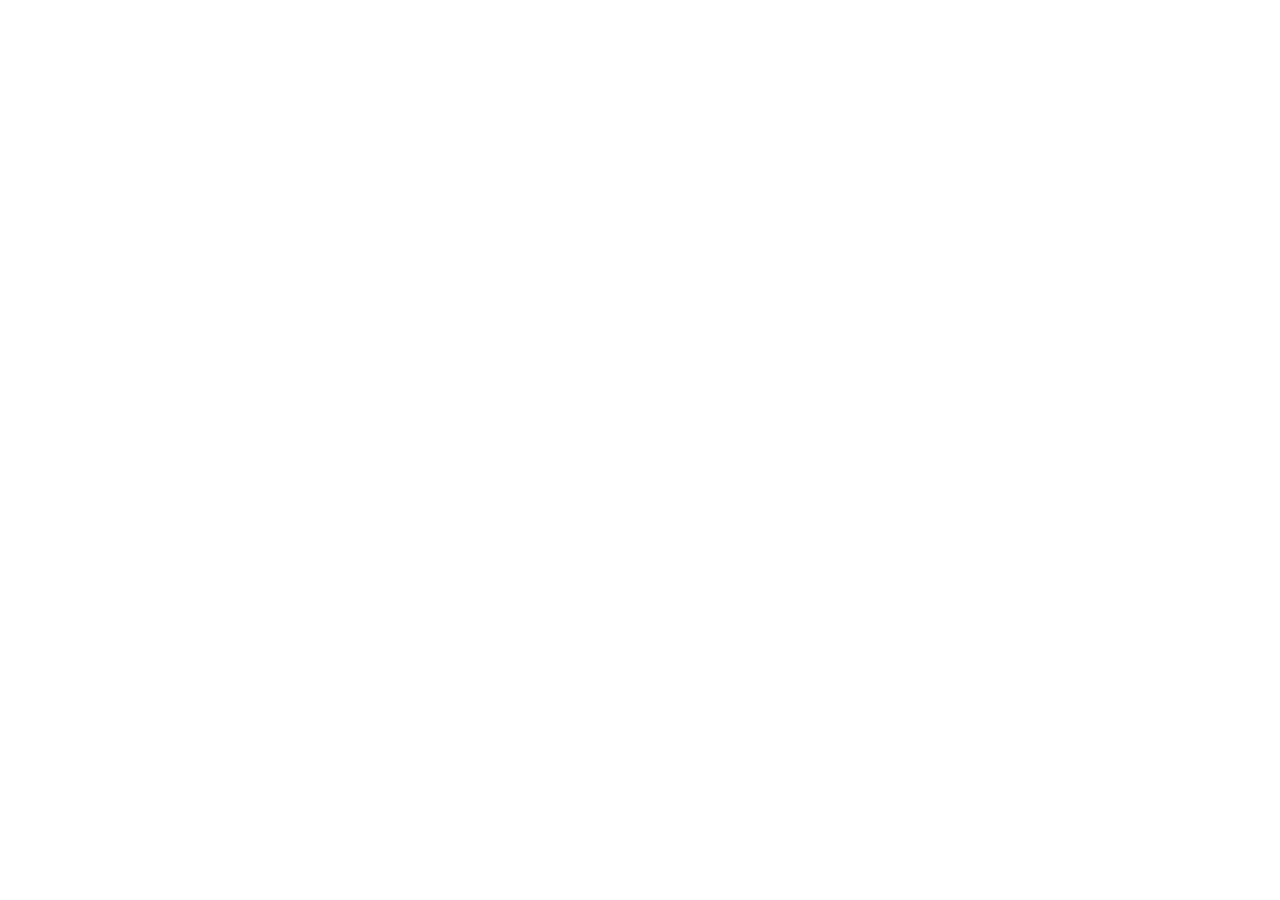
==== front-end/index.html @ 17a0d37c "blank files set up" ====
<!DOCTYPE html>
<html lang="en">
<head>
  <meta charset="UTF-8">
  <meta name="viewport" content="width=device-width, initial-scale=1.0">
  <title>NCEA Review Navigator</title>
  <link rel="stylesheet" href="style.css">
</head>
<body>
  <div id="web"></div>
  <div id="modal-overlay" class="modal-overlay"></div>
  <script src="script.js"></script>
</body>
</html>
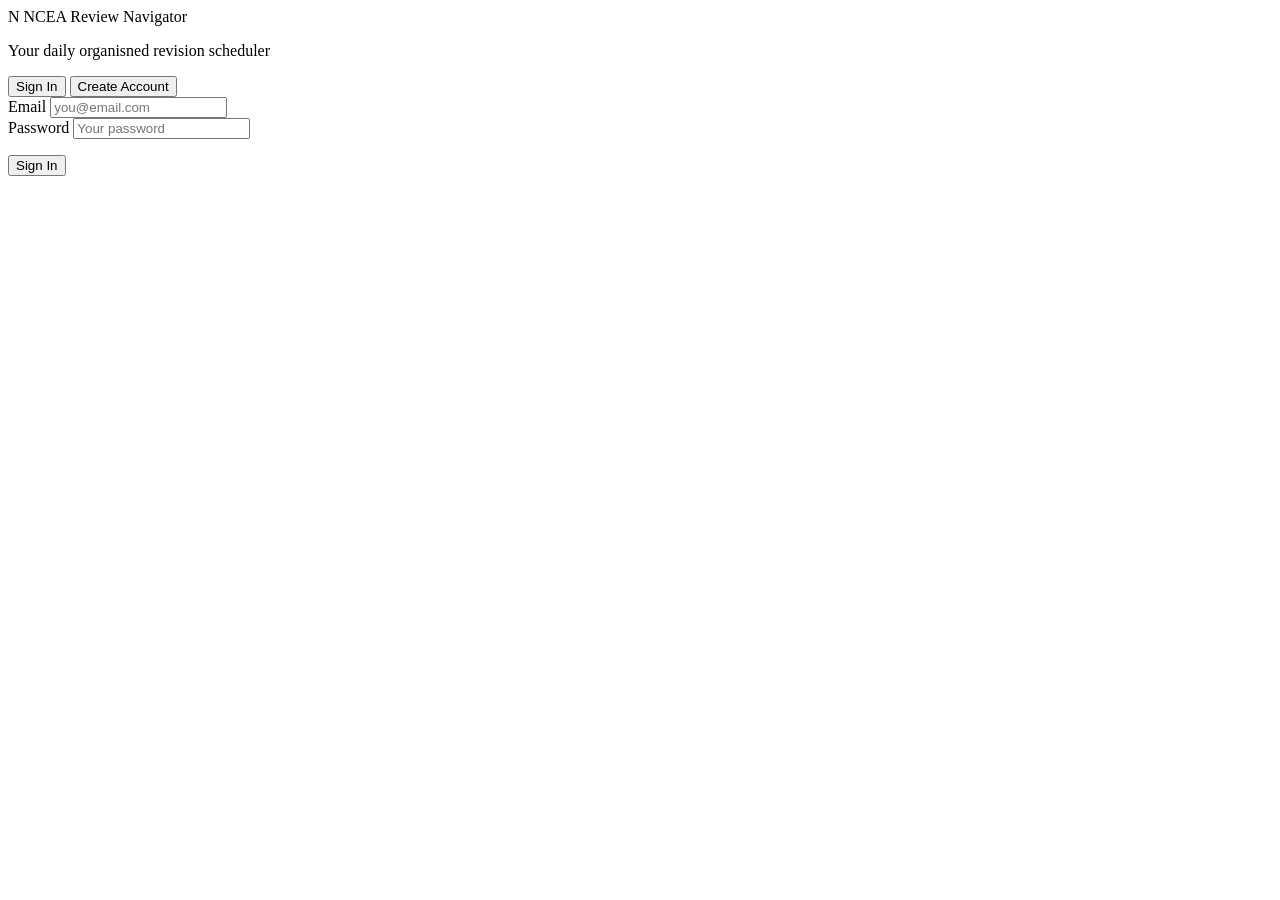
==== commit 94c34e62: "sign-in forms (html)" ====
--- a/front-end/index.html
+++ b/front-end/index.html
@@ -7,6 +7,28 @@
   <link rel="stylesheet" href="style.css">
 </head>
 <body>
+   <!-- ============ Screen: Sign in/sign up ============ -->
+    <section id="screen-auth" class="screen">
+    <div class="auth-bg">
+      <div class="auth-card">
+        <div class="brand"><span class="brand-mark">N</span> NCEA Review Navigator</div>
+        <p class="subtitle">Your daily organisned revision scheduler</p>
+
+        <!-- These two buttons just swap which form is showing -->
+        <div class="auth-tabs">
+          <button class="active" data-action="auth-tab" data-mode="login">Sign In</button>
+          <button data-action="auth-tab" data-mode="signup">Create Account</button>
+        </div>
+
+        <!-- Login form -->
+        <div id="auth-login" class="auth-form">
+          <div class="field"><label>Email</label>
+            <input class="input" id="login-email" type="email" placeholder="you@email.com" autocomplete="email"></div>
+          <div class="field"><label>Password</label>
+            <input class="input" id="login-pw" type="password" placeholder="Your password" autocomplete="current-password"></div>
+          <p class="error-msg hidden" id="login-err"></p>
+          <button class="btn btn-primary btn-block btn-lg" data-action="do-login">Sign In</button>
+        </div>
   <div id="web"></div>
   <div id="modal-overlay" class="modal-overlay"></div>
   <script src="script.js"></script>
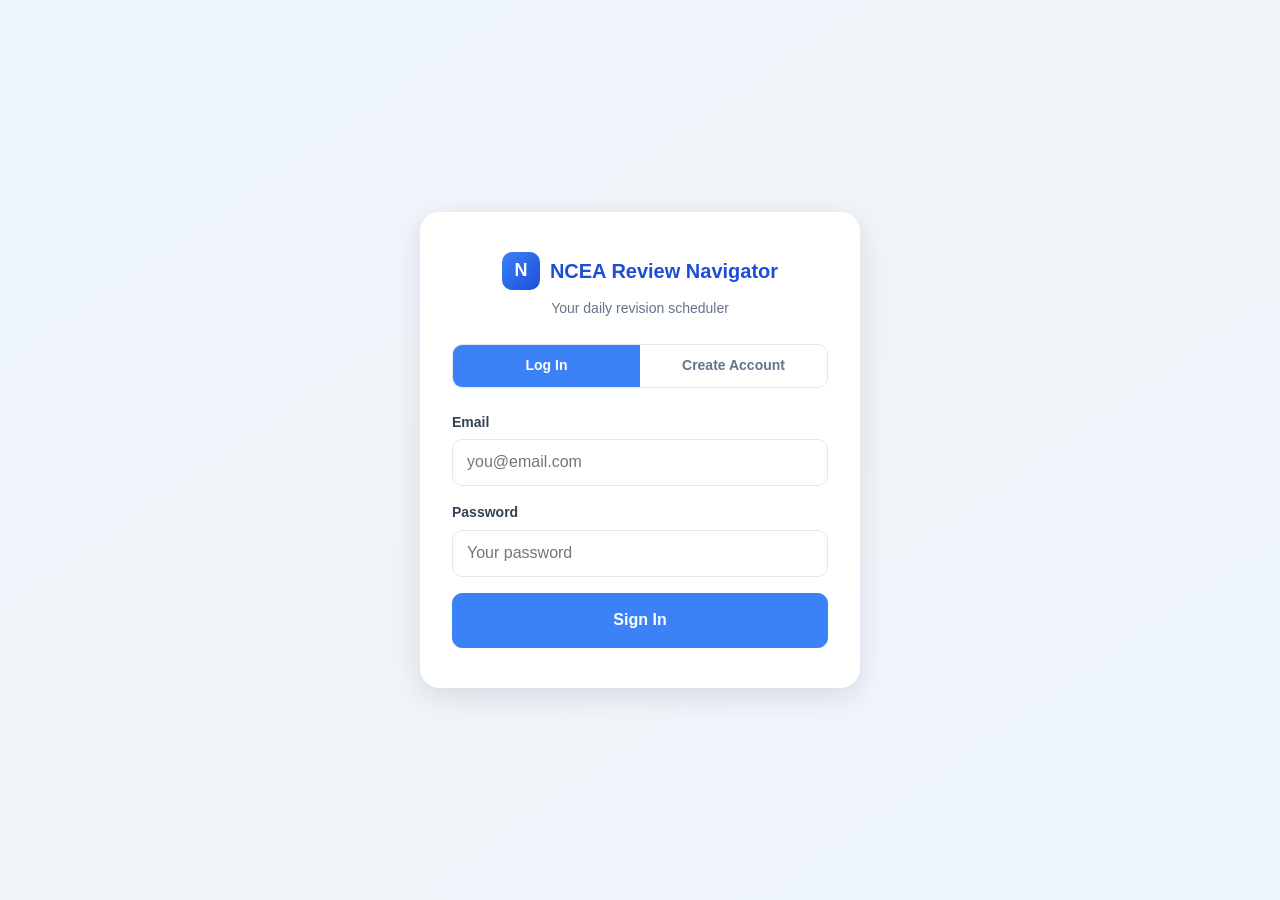
==== commit 7c8a4378: "LEAN" ====
--- a/front-end/index.html
+++ b/front-end/index.html
@@ -4,33 +4,162 @@
   <meta charset="UTF-8">
   <meta name="viewport" content="width=device-width, initial-scale=1.0">
   <title>NCEA Review Navigator</title>
-  <link rel="stylesheet" href="style.css">
+  <link rel="stylesheet" href="styles.css">
 </head>
 <body>
-   <!-- ============ Screen: Sign in/sign up ============ -->
-    <section id="screen-auth" class="screen">
+
+  <!-- Topbar: hidden until logged in — route() calls show/hide on this -->
+  <div id="topbar" class="hidden">
+    <button data-action="nav-dashboard" id="nav-dashboard">Dashboard</button>
+    <button data-action="nav-settings" id="nav-settings">Settings</button>
+    <button data-action="do-logout">Log out</button>
+  </div>
+
+  <!-- ============ Screen: Auth (login / signup) ============ -->
+  <section id="screen-auth" class="screen hidden">
     <div class="auth-bg">
       <div class="auth-card">
-        <div class="brand"><span class="brand-mark">N</span> NCEA Review Navigator</div>
-        <p class="subtitle">Your daily organisned revision scheduler</p>
 
-        <!-- These two buttons just swap which form is showing -->
+        <div class="brand">
+          <span class="brand-mark">N</span>
+          NCEA Review Navigator
+        </div>
+        <p class="subtitle">Your daily revision scheduler</p>
+
+        <!-- Tab switcher -->
         <div class="auth-tabs">
-          <button class="active" data-action="auth-tab" data-mode="login">Sign In</button>
+          <button data-action="auth-tab" data-mode="login">Log In</button>
           <button data-action="auth-tab" data-mode="signup">Create Account</button>
         </div>
 
         <!-- Login form -->
         <div id="auth-login" class="auth-form">
-          <div class="field"><label>Email</label>
-            <input class="input" id="login-email" type="email" placeholder="you@email.com" autocomplete="email"></div>
-          <div class="field"><label>Password</label>
-            <input class="input" id="login-pw" type="password" placeholder="Your password" autocomplete="current-password"></div>
+          <div class="field">
+            <label>Email</label>
+            <input class="input" id="login-email" type="email" placeholder="you@email.com" autocomplete="email">
+          </div>
+          <div class="field">
+            <label>Password</label>
+            <input class="input" id="login-pw" type="password" placeholder="Your password" autocomplete="current-password">
+          </div>
           <p class="error-msg hidden" id="login-err"></p>
           <button class="btn btn-primary btn-block btn-lg" data-action="do-login">Sign In</button>
         </div>
-  <div id="web"></div>
+
+        <!-- Signup form — hidden until tab switches -->
+        <div id="auth-signup" class="auth-form hidden">
+          <div class="field">
+            <label>Full name</label>
+            <input class="input" id="signup-name" placeholder="e.g. Aroha Smith" autocomplete="name">
+          </div>
+          <div class="field">
+            <label>Email</label>
+            <input class="input" id="signup-email" type="email" placeholder="you@email.com" autocomplete="email">
+          </div>
+          <div class="field">
+            <label>Year level</label>
+            <select class="input select-input" id="signup-year">
+              <option value="12" selected>Year 12 (NCEA Level 2)</option>
+              <option value="13">Year 13 (NCEA Level 3)</option>
+            </select>
+          </div>
+          <div class="field">
+            <label>Password</label>
+            <input class="input" id="signup-pw" type="password" placeholder="At least 4 characters" autocomplete="new-password">
+          </div>
+          <div class="field">
+            <label>Confirm password</label>
+            <input class="input" id="signup-pw2" type="password" placeholder="Re-enter password" autocomplete="new-password">
+          </div>
+          <p class="error-msg hidden" id="signup-err"></p>
+          <button class="btn btn-primary btn-block btn-lg" data-action="do-signup">Create Account</button>
+        </div>
+
+      </div>
+    </div>
+  </section>
+
+  <!-- ============ Screen: Onboarding ============ -->
+  <section id="screen-onboarding" class="screen hidden">
+    <div class="ob-bg">
+      <div class="ob-card">
+
+        <!-- Progress dots -->
+        <div id="ob-dots" class="ob-dots">
+          <span class="dot active"></span>
+          <span class="dot"></span>
+          <span class="dot"></span>
+        </div>
+
+        <!-- Step 1: Welcome -->
+        <div id="ob-step-1" class="ob-step">
+          <div class="ob-icon">👋</div>
+          <h2>Welcome to NCEA Review Navigator</h2>
+          <p class="ob-desc">This app uses spaced repetition to help you revise smarter — it schedules each topic at exactly the right time so it sticks in long-term memory.</p>
+          <p class="ob-desc">Let's set up your first subject to get started.</p>
+          <div class="ob-actions">
+            <button class="btn btn-primary btn-lg" data-action="ob-next">Get started →</button>
+            <button class="btn btn-ghost" data-action="ob-skip">Skip setup</button>
+          </div>
+        </div>
+
+        <!-- Step 2: Pick a subject -->
+        <div id="ob-step-2" class="ob-step hidden">
+          <div class="ob-icon">📚</div>
+          <h2>Add your first subject</h2>
+          <p class="ob-desc">Pick one of the common NCEA subjects below, or type your own.</p>
+          <div class="field">
+            <label>Subject</label>
+            <select class="input select-input" id="ob-subj-select">
+              <option value="">— Choose a subject —</option>
+              <option value="English" data-emoji="✏️" data-colour="#3B82F6">English</option>
+              <option value="Mathematics" data-emoji="📐" data-colour="#8B5CF6">Mathematics</option>
+              <option value="Biology" data-emoji="🧬" data-colour="#10B981">Biology</option>
+              <option value="Chemistry" data-emoji="⚗️" data-colour="#F59E0B">Chemistry</option>
+              <option value="Physics" data-emoji="⚡" data-colour="#EF4444">Physics</option>
+              <option value="History" data-emoji="🏛️" data-colour="#6B7280">History</option>
+              <option value="Geography" data-emoji="🌍" data-colour="#059669">Geography</option>
+              <option value="Economics" data-emoji="📊" data-colour="#2563EB">Economics</option>
+              <option value="__custom__" data-emoji="📘">Other (type your own)</option>
+            </select>
+          </div>
+          <div id="ob-custom-field" class="field hidden">
+            <label>Subject name</label>
+            <input class="input" id="ob-custom" placeholder="e.g. Digital Technology">
+          </div>
+          <div class="ob-actions">
+            <button class="btn btn-primary btn-lg" data-action="ob-add-subject">Add subject →</button>
+          </div>
+        </div>
+
+        <!-- Step 3: Add topics -->
+        <div id="ob-step-3" class="ob-step hidden">
+          <div class="ob-icon">🌱</div>
+          <h2>Add topics for <span id="ob-subject-name">your subject</span></h2>
+          <p class="ob-desc">Topics are the specific things you revise — standards, chapters, concepts. Add as many as you like now, or skip and add them later.</p>
+          <div class="field ob-topic-row">
+            <input class="input" id="ob-topic-input" placeholder="e.g. Photosynthesis, Organic compounds…">
+            <button class="btn btn-primary" data-action="ob-add-topic">Add</button>
+          </div>
+          <div id="ob-topic-chips" class="topic-chips"></div>
+          <div class="ob-actions">
+            <button class="btn btn-primary btn-lg" data-action="ob-finish">Finish setup →</button>
+            <button class="btn btn-ghost" data-action="ob-skip">Skip for now</button>
+          </div>
+        </div>
+
+      </div>
+    </div>
+  </section>
+
+  <!-- Placeholder screens — router needs them to exist, filled in later -->
+  <section id="screen-dashboard" class="screen hidden"></section>
+  <section id="screen-subject"   class="screen hidden"></section>
+  <section id="screen-settings"  class="screen hidden"></section>
+
   <div id="modal-overlay" class="modal-overlay"></div>
+  <div id="toast" class="toast"></div>
+
   <script src="script.js"></script>
 </body>
-</html>
+</html>
--- a/front-end/styles.css
+++ b/front-end/styles.css
@@ -0,0 +1,404 @@
+/* ───── Design tokens ───── */
+:root {
+  --blue-50:  #EFF6FF;
+  --blue-100: #DBEAFE;
+  --blue-200: #BFDBFE;
+  --blue-400: #60A5FA;
+  --blue-500: #3B82F6;
+  --blue-600: #2563EB;
+  --blue-700: #1D4ED8;
+  --green-50:  #ECFDF5;
+  --green-500: #10B981;
+  --green-600: #059669;
+  --amber-50:  #FFFBEB;
+  --amber-500: #F59E0B;
+  --amber-600: #D97706;
+  --red-50:  #FEF2F2;
+  --red-500: #EF4444;
+  --red-600: #DC2626;
+  --slate-50:  #F8FAFC;
+  --slate-100: #F1F5F9;
+  --slate-200: #E2E8F0;
+  --slate-300: #CBD5E1;
+  --slate-400: #94A3B8;
+  --slate-500: #64748B;
+  --slate-600: #475569;
+  --slate-700: #334155;
+  --slate-800: #1E293B;
+  --slate-900: #0F172A;
+  --white: #FFFFFF;
+  --radius-sm:   6px;
+  --radius-md:   10px;
+  --radius-lg:   16px;
+  --radius-xl:   20px;
+  --radius-full: 9999px;
+  --shadow-sm: 0 1px 2px rgba(15,23,42,.05);
+  --shadow-md: 0 4px 12px rgba(15,23,42,.08);
+  --shadow-lg: 0 8px 30px rgba(15,23,42,.12);
+  --font: Arial, sans-serif;
+  --focus: 0 0 0 3px rgba(59,130,246,.35);
+}
+
+/* ───── Box-sizing fix (THIS was causing inputs to overflow) ───── */
+*, *::before, *::after {
+  box-sizing: border-box;
+}
+
+/* ───── Reset ───── */
+html, body {
+  margin: 0;
+  padding: 0;
+}
+body {
+  font-family: var(--font);
+  font-size: 16px;
+  line-height: 1.55;
+  color: var(--slate-800);
+  background: var(--slate-50);
+  min-height: 100vh;
+}
+button {
+  font: inherit;
+  cursor: pointer;
+  border: none;
+  background: none;
+}
+a {
+  color: var(--blue-600);
+  text-decoration: none;
+}
+a:hover {
+  text-decoration: underline;
+}
+input, select, textarea {
+  font: inherit;
+}
+h1, h2, h3, h4 {
+  margin: 0 0 8px;
+  color: var(--slate-900);
+  font-weight: 700;
+  line-height: 1.25;
+}
+h1 { font-size: 28px; }
+h2 { font-size: 22px; }
+h3 { font-size: 18px; }
+h4 { font-size: 15px; }
+p  { margin: 0 0 12px; }
+
+/* ───── Utilities ───── */
+.hidden { display: none !important; }
+
+/* ───── Topbar ───── */
+#topbar {
+  display: flex;
+  align-items: center;
+  gap: 8px;
+  padding: 12px 24px;
+  background: var(--white);
+  border-bottom: 1.5px solid var(--slate-200);
+  box-shadow: var(--shadow-sm);
+}
+#topbar button {
+  padding: 8px 16px;
+  border-radius: var(--radius-md);
+  font-size: 14px;
+  font-weight: 600;
+  color: var(--slate-600);
+  transition: background .15s, color .15s;
+}
+#topbar button:hover,
+#topbar button.active {
+  background: var(--blue-50);
+  color: var(--blue-700);
+}
+
+/* ───── Auth screen ───── */
+.auth-bg {
+  min-height: 100vh;
+  display: flex;
+  align-items: center;
+  justify-content: center;
+  padding: 20px;
+  background: linear-gradient(145deg, var(--blue-50) 0%, var(--slate-100) 50%, var(--blue-50) 100%);
+}
+.auth-card {
+  background: var(--white);
+  border-radius: var(--radius-xl);
+  box-shadow: var(--shadow-lg);
+  padding: 40px 32px;
+  max-width: 440px;
+  width: 100%;
+}
+.auth-card .brand {
+  display: flex;
+  align-items: center;
+  gap: 10px;
+  font-weight: 800;
+  color: var(--blue-700);
+  margin-bottom: 8px;
+  font-size: 20px;
+  justify-content: center;
+}
+.auth-card .brand-mark {
+  width: 38px;
+  height: 38px;
+  border-radius: 10px;
+  background: linear-gradient(135deg, var(--blue-500), var(--blue-700));
+  color: #fff;
+  display: grid;
+  place-items: center;
+  font-size: 18px;
+  font-weight: 800;
+  flex-shrink: 0;
+}
+.auth-card .subtitle {
+  text-align: center;
+  color: var(--slate-500);
+  font-size: 14px;
+  margin-bottom: 24px;
+}
+.auth-tabs {
+  display: flex;
+  margin-bottom: 24px;
+  border-radius: var(--radius-md);
+  overflow: hidden;
+  border: 1.5px solid var(--slate-200);
+}
+.auth-tabs button {
+  flex: 1;
+  padding: 10px 0;
+  font-size: 14px;
+  font-weight: 600;
+  background: var(--white);
+  color: var(--slate-500);
+  transition: all .2s;
+}
+.auth-tabs button.active {
+  background: var(--blue-500);
+  color: #fff;
+}
+
+/* ───── Forms ───── */
+.field {
+  margin-bottom: 16px;
+}
+.field label {
+  display: block;
+  font-size: 14px;
+  font-weight: 600;
+  color: var(--slate-700);
+  margin-bottom: 6px;
+}
+.input, .select-input {
+  width: 100%;
+  padding: 10px 14px;
+  border: 1.5px solid var(--slate-200);
+  border-radius: var(--radius-md);
+  background: var(--white);
+  font-size: 16px;
+  color: var(--slate-800);
+  transition: border-color .15s, box-shadow .15s;
+}
+.input:focus, .select-input:focus {
+  outline: none;
+  border-color: var(--blue-400);
+  box-shadow: var(--focus);
+}
+.error-msg {
+  font-size: 13px;
+  color: var(--red-600);
+  margin-bottom: 12px;
+  padding: 8px 12px;
+  background: var(--red-50);
+  border-radius: var(--radius-sm);
+  border-left: 3px solid var(--red-500);
+}
+
+/* ───── Buttons ───── */
+.btn {
+  display: inline-flex;
+  align-items: center;
+  justify-content: center;
+  gap: 6px;
+  padding: 10px 20px;
+  border-radius: var(--radius-md);
+  font-weight: 600;
+  font-size: 14px;
+  transition: all .15s;
+  border: 1.5px solid transparent;
+  white-space: nowrap;
+  cursor: pointer;
+}
+.btn-primary {
+  background: var(--blue-500);
+  color: #fff;
+  border-color: var(--blue-500);
+}
+.btn-primary:hover {
+  background: var(--blue-600);
+  border-color: var(--blue-600);
+}
+.btn-primary:disabled {
+  background: var(--slate-300);
+  border-color: var(--slate-300);
+  cursor: not-allowed;
+}
+.btn-ghost {
+  background: transparent;
+  color: var(--slate-500);
+  border-color: transparent;
+}
+.btn-ghost:hover {
+  background: var(--slate-100);
+  color: var(--slate-700);
+}
+.btn-lg {
+  padding: 14px 28px;
+  font-size: 16px;
+}
+.btn-block {
+  width: 100%;
+}
+
+/* ───── Onboarding screen ───── */
+.ob-bg {
+  min-height: 100vh;
+  display: flex;
+  align-items: center;
+  justify-content: center;
+  padding: 20px;
+  background: linear-gradient(145deg, var(--blue-50) 0%, var(--slate-100) 50%, var(--blue-50) 100%);
+}
+.ob-card {
+  background: var(--white);
+  border-radius: var(--radius-xl);
+  box-shadow: var(--shadow-lg);
+  padding: 40px 32px;
+  max-width: 500px;
+  width: 100%;
+}
+.ob-dots {
+  display: flex;
+  justify-content: center;
+  gap: 8px;
+  margin-bottom: 28px;
+}
+.dot {
+  width: 10px;
+  height: 10px;
+  border-radius: var(--radius-full);
+  background: var(--slate-200);
+  transition: background .25s, width .25s;
+}
+.dot.active {
+  background: var(--blue-500);
+  width: 28px;
+}
+.dot.done {
+  background: var(--green-500);
+}
+.ob-icon {
+  font-size: 40px;
+  text-align: center;
+  margin-bottom: 16px;
+}
+.ob-step h2 {
+  text-align: center;
+  margin-bottom: 12px;
+}
+.ob-desc {
+  text-align: center;
+  color: var(--slate-500);
+  font-size: 15px;
+  margin-bottom: 12px;
+}
+.ob-actions {
+  display: flex;
+  flex-direction: column;
+  gap: 10px;
+  margin-top: 24px;
+  align-items: center;
+}
+.ob-topic-row {
+  display: flex;
+  gap: 8px;
+  align-items: stretch;
+  margin-bottom: 12px;
+}
+.ob-topic-row .input {
+  flex: 1;
+  margin: 0;
+}
+.topic-chips {
+  display: flex;
+  flex-wrap: wrap;
+  gap: 8px;
+  min-height: 32px;
+  margin-bottom: 8px;
+}
+.topic-chip {
+  display: inline-flex;
+  align-items: center;
+  gap: 6px;
+  background: var(--blue-50);
+  color: var(--blue-700);
+  border: 1.5px solid var(--blue-200);
+  border-radius: var(--radius-full);
+  padding: 4px 12px;
+  font-size: 13px;
+  font-weight: 600;
+}
+.chip-remove {
+  cursor: pointer;
+  color: var(--blue-400);
+  font-size: 12px;
+  line-height: 1;
+  transition: color .15s;
+}
+.chip-remove:hover {
+  color: var(--red-500);
+}
+.muted {
+  color: var(--slate-400);
+}
+.small {
+  font-size: 13px;
+}
+
+/* ───── Toast notification ───── */
+.toast {
+  position: fixed;
+  bottom: 24px;
+  left: 50%;
+  transform: translateX(-50%) translateY(20px);
+  background: var(--slate-900);
+  color: #fff;
+  padding: 10px 20px;
+  border-radius: var(--radius-full);
+  font-size: 14px;
+  font-weight: 500;
+  opacity: 0;
+  pointer-events: none;
+  transition: opacity .25s, transform .25s;
+  z-index: 9999;
+  white-space: nowrap;
+}
+.toast.show {
+  opacity: 1;
+  transform: translateX(-50%) translateY(0);
+}
+
+/* ───── Modal overlay ───── */
+.modal-overlay {
+  display: none;
+  position: fixed;
+  inset: 0;
+  background: rgba(15,23,42,.45);
+  z-index: 1000;
+  align-items: center;
+  justify-content: center;
+  padding: 20px;
+}
+.modal-overlay.show {
+  display: flex;
+}
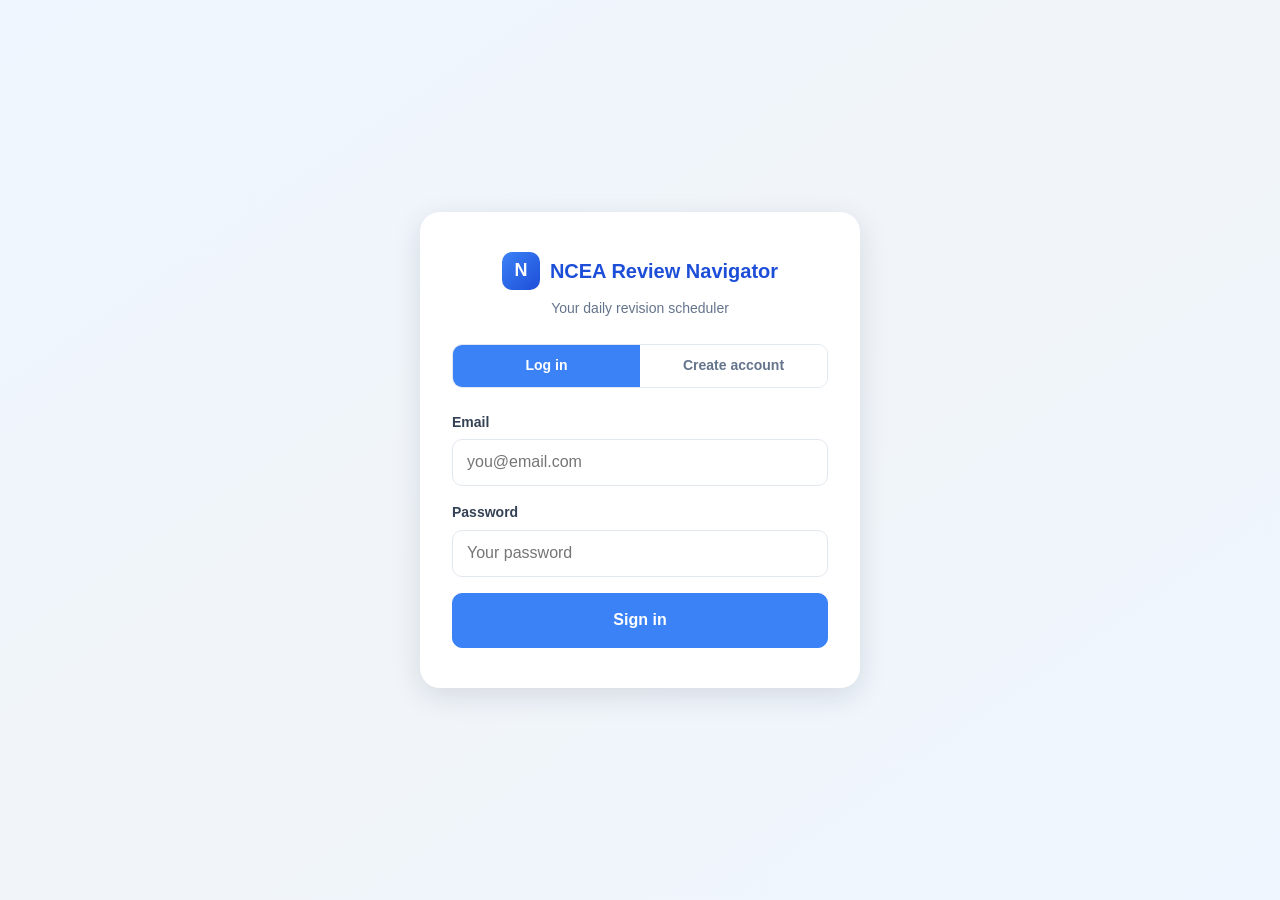
==== commit 85d180c5: "commit all files" ====
--- a/front-end/index.html
+++ b/front-end/index.html
@@ -4,14 +4,17 @@
   <meta charset="UTF-8">
   <meta name="viewport" content="width=device-width, initial-scale=1.0">
   <title>NCEA Review Navigator</title>
-  <link rel="stylesheet" href="styles.css">
+  <link rel="stylesheet" href="css/tokens.css">
+  <link rel="stylesheet" href="css/base.css">
+  <link rel="stylesheet" href="css/components.css">
+  <link rel="stylesheet" href="css/screens.css">
 </head>
 <body>
 
-  <!-- Topbar: hidden until logged in — route() calls show/hide on this -->
+  <!-- Topbar: hidden until logged in — route() shows/hides it. -->
   <div id="topbar" class="hidden">
-    <button data-action="nav-dashboard" id="nav-dashboard">Dashboard</button>
-    <button data-action="nav-settings" id="nav-settings">Settings</button>
+    <span class="brand">NCEA Review Navigator</span>
+    <button data-action="nav-dashboard">Dashboard</button>
     <button data-action="do-logout">Log out</button>
   </div>
 
@@ -28,51 +31,51 @@
 
         <!-- Tab switcher -->
         <div class="auth-tabs">
-          <button data-action="auth-tab" data-mode="login">Log In</button>
-          <button data-action="auth-tab" data-mode="signup">Create Account</button>
+          <button data-action="auth-tab" data-mode="login">Log in</button>
+          <button data-action="auth-tab" data-mode="signup">Create account</button>
         </div>
 
         <!-- Login form -->
         <div id="auth-login" class="auth-form">
           <div class="field">
-            <label>Email</label>
+            <label for="login-email">Email</label>
             <input class="input" id="login-email" type="email" placeholder="you@email.com" autocomplete="email">
           </div>
           <div class="field">
-            <label>Password</label>
+            <label for="login-pw">Password</label>
             <input class="input" id="login-pw" type="password" placeholder="Your password" autocomplete="current-password">
           </div>
           <p class="error-msg hidden" id="login-err"></p>
-          <button class="btn btn-primary btn-block btn-lg" data-action="do-login">Sign In</button>
+          <button class="btn btn-primary btn-block btn-lg" data-action="do-login">Sign in</button>
         </div>
 
-        <!-- Signup form — hidden until tab switches -->
+        <!-- Signup form — hidden until the tab switches -->
         <div id="auth-signup" class="auth-form hidden">
           <div class="field">
-            <label>Full name</label>
+            <label for="signup-name">Full name</label>
             <input class="input" id="signup-name" placeholder="e.g. Aroha Smith" autocomplete="name">
           </div>
           <div class="field">
-            <label>Email</label>
+            <label for="signup-email">Email</label>
             <input class="input" id="signup-email" type="email" placeholder="you@email.com" autocomplete="email">
           </div>
           <div class="field">
-            <label>Year level</label>
+            <label for="signup-year">Year level</label>
             <select class="input select-input" id="signup-year">
               <option value="12" selected>Year 12 (NCEA Level 2)</option>
               <option value="13">Year 13 (NCEA Level 3)</option>
             </select>
           </div>
           <div class="field">
-            <label>Password</label>
+            <label for="signup-pw">Password</label>
             <input class="input" id="signup-pw" type="password" placeholder="At least 4 characters" autocomplete="new-password">
           </div>
           <div class="field">
-            <label>Confirm password</label>
+            <label for="signup-pw2">Confirm password</label>
             <input class="input" id="signup-pw2" type="password" placeholder="Re-enter password" autocomplete="new-password">
           </div>
           <p class="error-msg hidden" id="signup-err"></p>
-          <button class="btn btn-primary btn-block btn-lg" data-action="do-signup">Create Account</button>
+          <button class="btn btn-primary btn-block btn-lg" data-action="do-signup">Create account</button>
         </div>
 
       </div>
@@ -109,7 +112,7 @@
           <h2>Add your first subject</h2>
           <p class="ob-desc">Pick one of the common NCEA subjects below, or type your own.</p>
           <div class="field">
-            <label>Subject</label>
+            <label for="ob-subj-select">Subject</label>
             <select class="input select-input" id="ob-subj-select">
               <option value="">— Choose a subject —</option>
               <option value="English" data-emoji="✏️" data-colour="#3B82F6">English</option>
@@ -124,7 +127,7 @@
             </select>
           </div>
           <div id="ob-custom-field" class="field hidden">
-            <label>Subject name</label>
+            <label for="ob-custom">Subject name</label>
             <input class="input" id="ob-custom" placeholder="e.g. Digital Technology">
           </div>
           <div class="ob-actions">
@@ -152,7 +155,7 @@
     </div>
   </section>
 
-  <!-- Placeholder screens — router needs them to exist, filled in later -->
+  <!-- Screens filled in by JS. Dashboard is the F1 placeholder; the others are slice-2 stubs. -->
   <section id="screen-dashboard" class="screen hidden"></section>
   <section id="screen-subject"   class="screen hidden"></section>
   <section id="screen-settings"  class="screen hidden"></section>
@@ -160,6 +163,6 @@
   <div id="modal-overlay" class="modal-overlay"></div>
   <div id="toast" class="toast"></div>
 
-  <script src="script.js"></script>
+  <script type="module" src="js/main.js"></script>
 </body>
-</html>+</html>
--- a/front-end/css/tokens.css
+++ b/front-end/css/tokens.css
@@ -0,0 +1,55 @@
+/* Design tokens — the single source of colour, spacing, radius, shadow, type.
+   Everything else references these custom properties; change a value here once. */
+:root {
+  /* Blues */
+  --blue-50:  #EFF6FF;
+  --blue-100: #DBEAFE;
+  --blue-200: #BFDBFE;
+  --blue-400: #60A5FA;
+  --blue-500: #3B82F6;
+  --blue-600: #2563EB;
+  --blue-700: #1D4ED8;
+  /* Greens */
+  --green-50:  #ECFDF5;
+  --green-500: #10B981;
+  --green-600: #059669;
+  /* Ambers */
+  --amber-50:  #FFFBEB;
+  --amber-500: #F59E0B;
+  --amber-600: #D97706;
+  /* Reds */
+  --red-50:  #FEF2F2;
+  --red-500: #EF4444;
+  --red-600: #DC2626;
+  /* Slates (neutral ramp) */
+  --slate-50:  #F8FAFC;
+  --slate-100: #F1F5F9;
+  --slate-200: #E2E8F0;
+  --slate-300: #CBD5E1;
+  --slate-400: #94A3B8;
+  --slate-500: #64748B;
+  --slate-600: #475569;
+  --slate-700: #334155;
+  --slate-800: #1E293B;
+  --slate-900: #0F172A;
+  --white: #FFFFFF;
+
+  /* Radius */
+  --radius-sm:   6px;
+  --radius-md:   10px;
+  --radius-lg:   16px;
+  --radius-xl:   20px;
+  --radius-full: 9999px;
+
+  /* Shadows */
+  --shadow-sm: 0 1px 2px rgba(15, 23, 42, .05);
+  --shadow-md: 0 4px 12px rgba(15, 23, 42, .08);
+  --shadow-lg: 0 8px 30px rgba(15, 23, 42, .12);
+
+  /* Typography — modern system font stack (no web fonts to download) */
+  --font: -apple-system, BlinkMacSystemFont, "Segoe UI", Roboto, Helvetica, Arial,
+          sans-serif, "Apple Color Emoji", "Segoe UI Emoji";
+
+  /* Focus ring */
+  --focus: 0 0 0 3px rgba(59, 130, 246, .35);
+}
--- a/front-end/css/base.css
+++ b/front-end/css/base.css
@@ -0,0 +1,59 @@
+/* Base — reset, document defaults, typography, shared utilities. */
+
+*, *::before, *::after {
+  box-sizing: border-box;
+}
+
+html, body {
+  margin: 0;
+  padding: 0;
+}
+
+body {
+  font-family: var(--font);
+  font-size: 16px;
+  line-height: 1.55;
+  color: var(--slate-800);
+  background: var(--slate-50);
+  min-height: 100vh;
+}
+
+button {
+  font: inherit;
+  cursor: pointer;
+  border: none;
+  background: none;
+}
+
+a {
+  color: var(--blue-600);
+  text-decoration: none;
+}
+a:hover { text-decoration: underline; }
+
+input, select, textarea { font: inherit; }
+
+h1, h2, h3, h4 {
+  margin: 0 0 8px;
+  color: var(--slate-900);
+  font-weight: 700;
+  line-height: 1.25;
+}
+h1 { font-size: 28px; }
+h2 { font-size: 22px; }
+h3 { font-size: 18px; }
+h4 { font-size: 15px; }
+p  { margin: 0 0 12px; }
+
+/* Utilities */
+.hidden { display: none !important; }
+.muted  { color: var(--slate-400); }
+.small  { font-size: 13px; }
+
+/* Responsive — tighten card padding and buttons on small screens. */
+@media (max-width: 540px) {
+  body { font-size: 15px; }
+  .auth-card, .ob-card { padding: 28px 20px; }
+  .btn-lg { padding: 12px 22px; font-size: 15px; }
+  .dashboard { padding: 20px 16px; }
+}
--- a/front-end/css/components.css
+++ b/front-end/css/components.css
@@ -0,0 +1,143 @@
+/* Reusable components — buttons, form fields, chips, toast, modal. */
+
+/* ── Buttons ── */
+.btn {
+  display: inline-flex;
+  align-items: center;
+  justify-content: center;
+  gap: 6px;
+  padding: 10px 20px;
+  border-radius: var(--radius-md);
+  font-weight: 600;
+  font-size: 14px;
+  transition: all .15s;
+  border: 1.5px solid transparent;
+  white-space: nowrap;
+  cursor: pointer;
+}
+.btn-primary {
+  background: var(--blue-500);
+  color: #fff;
+  border-color: var(--blue-500);
+}
+.btn-primary:hover:not(:disabled) {
+  background: var(--blue-600);
+  border-color: var(--blue-600);
+}
+.btn:disabled {
+  background: var(--slate-300);
+  border-color: var(--slate-300);
+  color: var(--white);
+  cursor: not-allowed;
+  opacity: .9;
+}
+.btn-ghost {
+  background: transparent;
+  color: var(--slate-500);
+  border-color: transparent;
+}
+.btn-ghost:hover:not(:disabled) {
+  background: var(--slate-100);
+  color: var(--slate-700);
+}
+.btn-lg    { padding: 14px 28px; font-size: 16px; }
+.btn-block { width: 100%; }
+
+/* ── Form fields ── */
+.field { margin-bottom: 16px; }
+.field label {
+  display: block;
+  font-size: 14px;
+  font-weight: 600;
+  color: var(--slate-700);
+  margin-bottom: 6px;
+}
+.input, .select-input {
+  width: 100%;
+  padding: 10px 14px;
+  border: 1.5px solid var(--slate-200);
+  border-radius: var(--radius-md);
+  background: var(--white);
+  font-size: 16px;
+  color: var(--slate-800);
+  transition: border-color .15s, box-shadow .15s;
+}
+.input:focus, .select-input:focus {
+  outline: none;
+  border-color: var(--blue-400);
+  box-shadow: var(--focus);
+}
+.error-msg {
+  font-size: 13px;
+  color: var(--red-600);
+  margin-bottom: 12px;
+  padding: 8px 12px;
+  background: var(--red-50);
+  border-radius: var(--radius-sm);
+  border-left: 3px solid var(--red-500);
+}
+
+/* ── Topic chips (onboarding) ── */
+.topic-chips {
+  display: flex;
+  flex-wrap: wrap;
+  gap: 8px;
+  min-height: 32px;
+  margin-bottom: 8px;
+}
+.topic-chip {
+  display: inline-flex;
+  align-items: center;
+  gap: 6px;
+  background: var(--blue-50);
+  color: var(--blue-700);
+  border: 1.5px solid var(--blue-200);
+  border-radius: var(--radius-full);
+  padding: 4px 12px;
+  font-size: 13px;
+  font-weight: 600;
+}
+.chip-remove {
+  cursor: pointer;
+  color: var(--blue-400);
+  font-size: 12px;
+  line-height: 1;
+  transition: color .15s;
+}
+.chip-remove:hover { color: var(--red-500); }
+
+/* ── Toast ── */
+.toast {
+  position: fixed;
+  bottom: 24px;
+  left: 50%;
+  transform: translateX(-50%) translateY(20px);
+  background: var(--slate-900);
+  color: #fff;
+  padding: 10px 20px;
+  border-radius: var(--radius-full);
+  font-size: 14px;
+  font-weight: 500;
+  opacity: 0;
+  pointer-events: none;
+  transition: opacity .25s, transform .25s;
+  z-index: 9999;
+  white-space: nowrap;
+}
+.toast.show {
+  opacity: 1;
+  transform: translateX(-50%) translateY(0);
+}
+
+/* ── Modal ── */
+.modal-overlay {
+  display: none;
+  position: fixed;
+  inset: 0;
+  background: rgba(15, 23, 42, .45);
+  z-index: 1000;
+  align-items: center;
+  justify-content: center;
+  padding: 20px;
+}
+.modal-overlay.show { display: flex; }
--- a/front-end/css/screens.css
+++ b/front-end/css/screens.css
@@ -0,0 +1,206 @@
+/* Screen layouts — topbar, auth, onboarding, dashboard. */
+
+/* ── Topbar ── */
+#topbar {
+  display: flex;
+  align-items: center;
+  gap: 8px;
+  padding: 12px 24px;
+  background: var(--white);
+  border-bottom: 1.5px solid var(--slate-200);
+  box-shadow: var(--shadow-sm);
+}
+#topbar .brand {
+  font-weight: 800;
+  color: var(--blue-700);
+  margin-right: auto;
+}
+#topbar button {
+  padding: 8px 16px;
+  border-radius: var(--radius-md);
+  font-size: 14px;
+  font-weight: 600;
+  color: var(--slate-600);
+  transition: background .15s, color .15s;
+}
+#topbar button:hover,
+#topbar button.active {
+  background: var(--blue-50);
+  color: var(--blue-700);
+}
+
+/* ── Centered card screens (auth + onboarding share a backdrop) ── */
+.auth-bg, .ob-bg {
+  min-height: 100vh;
+  display: flex;
+  align-items: center;
+  justify-content: center;
+  padding: 20px;
+  background: linear-gradient(145deg, var(--blue-50) 0%, var(--slate-100) 50%, var(--blue-50) 100%);
+}
+.auth-card, .ob-card {
+  background: var(--white);
+  border-radius: var(--radius-xl);
+  box-shadow: var(--shadow-lg);
+  padding: 40px 32px;
+  width: 100%;
+}
+.auth-card { max-width: 440px; }
+.ob-card   { max-width: 500px; }
+
+/* ── Auth ── */
+.auth-card .brand {
+  display: flex;
+  align-items: center;
+  gap: 10px;
+  font-weight: 800;
+  color: var(--blue-700);
+  margin-bottom: 8px;
+  font-size: 20px;
+  justify-content: center;
+}
+.auth-card .brand-mark {
+  width: 38px;
+  height: 38px;
+  border-radius: 10px;
+  background: linear-gradient(135deg, var(--blue-500), var(--blue-700));
+  color: #fff;
+  display: grid;
+  place-items: center;
+  font-size: 18px;
+  font-weight: 800;
+  flex-shrink: 0;
+}
+.auth-card .subtitle {
+  text-align: center;
+  color: var(--slate-500);
+  font-size: 14px;
+  margin-bottom: 24px;
+}
+.auth-tabs {
+  display: flex;
+  margin-bottom: 24px;
+  border-radius: var(--radius-md);
+  overflow: hidden;
+  border: 1.5px solid var(--slate-200);
+}
+.auth-tabs button {
+  flex: 1;
+  padding: 10px 0;
+  font-size: 14px;
+  font-weight: 600;
+  background: var(--white);
+  color: var(--slate-500);
+  transition: all .2s;
+}
+.auth-tabs button.active {
+  background: var(--blue-500);
+  color: #fff;
+}
+
+/* ── Onboarding ── */
+.ob-dots {
+  display: flex;
+  justify-content: center;
+  gap: 8px;
+  margin-bottom: 28px;
+}
+.dot {
+  width: 10px;
+  height: 10px;
+  border-radius: var(--radius-full);
+  background: var(--slate-200);
+  transition: background .25s, width .25s;
+}
+.dot.active { background: var(--blue-500); width: 28px; }
+.dot.done   { background: var(--green-500); }
+.ob-icon {
+  font-size: 40px;
+  text-align: center;
+  margin-bottom: 16px;
+}
+.ob-step h2 { text-align: center; margin-bottom: 12px; }
+.ob-desc {
+  text-align: center;
+  color: var(--slate-500);
+  font-size: 15px;
+  margin-bottom: 12px;
+}
+.ob-actions {
+  display: flex;
+  flex-direction: column;
+  gap: 10px;
+  margin-top: 24px;
+  align-items: center;
+}
+.ob-topic-row {
+  display: flex;
+  gap: 8px;
+  align-items: stretch;
+  margin-bottom: 12px;
+}
+.ob-topic-row .input { flex: 1; margin: 0; }
+
+/* ── Dashboard (F1 placeholder) ── */
+.dashboard {
+  max-width: 760px;
+  margin: 0 auto;
+  padding: 32px 24px;
+}
+.dashboard-greeting { margin-bottom: 4px; }
+.dashboard-sub {
+  color: var(--slate-500);
+  margin-bottom: 24px;
+}
+.subject-card {
+  background: var(--white);
+  border: 1.5px solid var(--slate-200);
+  border-radius: var(--radius-lg);
+  box-shadow: var(--shadow-sm);
+  padding: 18px 20px;
+  margin-bottom: 14px;
+}
+.subject-card h3 {
+  display: flex;
+  align-items: center;
+  gap: 8px;
+  margin-bottom: 4px;
+}
+.subject-card .subject-meta {
+  color: var(--slate-500);
+  font-size: 13px;
+  margin-bottom: 10px;
+}
+.subject-topics {
+  list-style: none;
+  margin: 0;
+  padding: 0;
+  display: flex;
+  flex-wrap: wrap;
+  gap: 8px;
+}
+.subject-topics li {
+  background: var(--slate-100);
+  border-radius: var(--radius-full);
+  padding: 4px 12px;
+  font-size: 13px;
+  color: var(--slate-700);
+}
+.subject-topics li .std {
+  color: var(--slate-400);
+  font-size: 12px;
+  margin-left: 4px;
+}
+.empty-state {
+  text-align: center;
+  color: var(--slate-500);
+  padding: 40px 20px;
+}
+.wellbeing-footer {
+  margin-top: 32px;
+  padding-top: 16px;
+  border-top: 1px solid var(--slate-200);
+  text-align: center;
+  font-size: 13px;
+  color: var(--slate-500);
+}
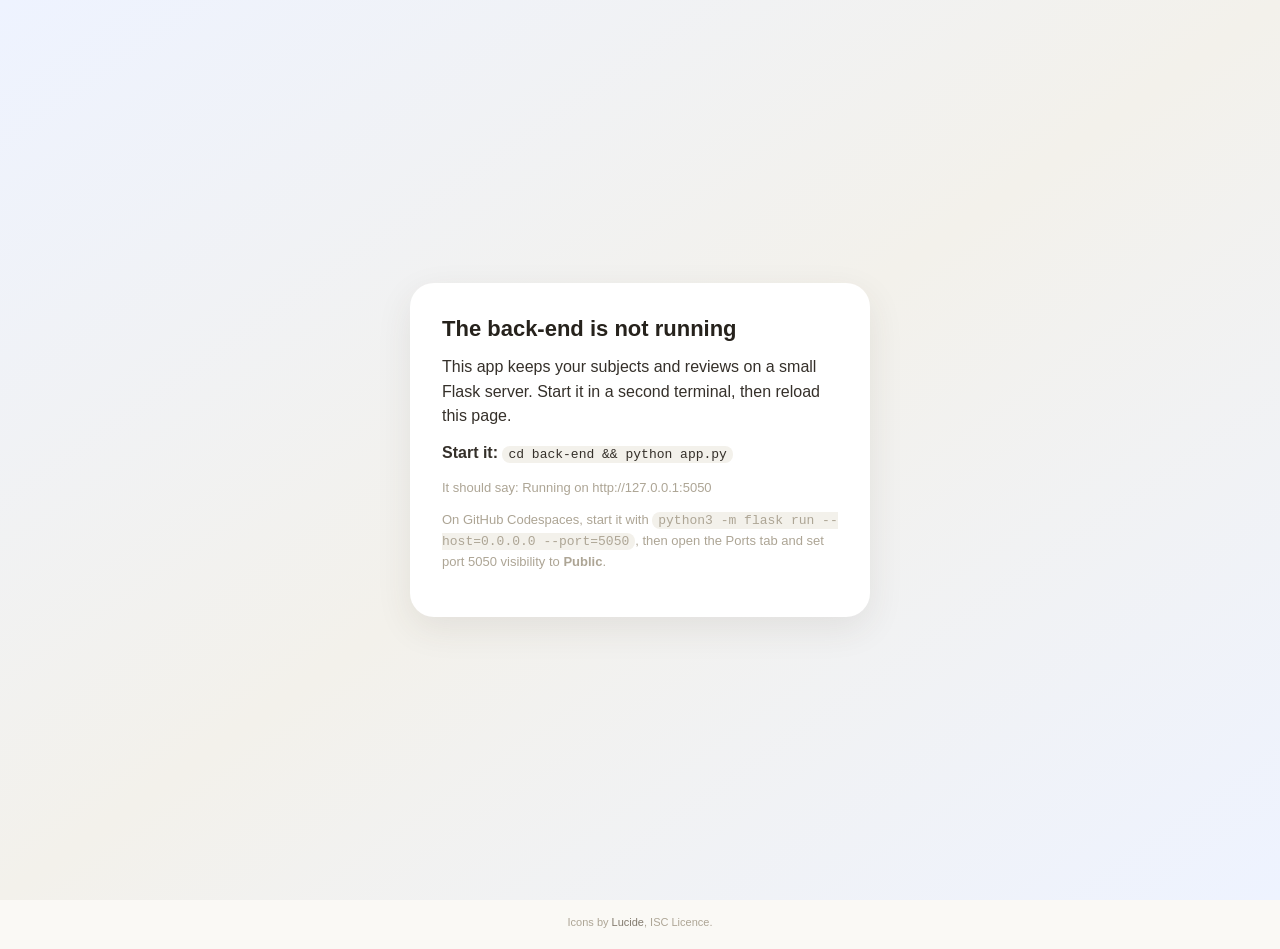
==== commit 0286f214: "adjusted code" ====
--- a/front-end/index.html
+++ b/front-end/index.html
@@ -4,23 +4,58 @@
   <meta charset="UTF-8">
   <meta name="viewport" content="width=device-width, initial-scale=1.0">
   <title>NCEA Review Navigator</title>
-  <link rel="stylesheet" href="css/tokens.css">
-  <link rel="stylesheet" href="css/base.css">
-  <link rel="stylesheet" href="css/components.css">
-  <link rel="stylesheet" href="css/screens.css">
+  <link rel="stylesheet" href="style.css">
+
+  <!-- Shows a help message if the page is opened as a file instead of a server. -->
+  <script>
+    window.addEventListener('DOMContentLoaded', function () {
+      setTimeout(function () {
+        if (!window.__NRN_BOOTED) {
+          var hint = document.getElementById('serve-hint');
+          if (hint) hint.classList.remove('hidden');
+        }
+      }, 600);
+    });
+  </script>
 </head>
 <body>
 
-  <!-- Topbar: hidden until logged in — route() shows/hides it. -->
+  <!-- Shown only if the module app never booted ( serve-guard above). -->
+  <div id="serve-hint" class="serve-hint hidden">
+    <div class="serve-hint-card">
+      <h2>This page needs to be served</h2>
+      <p>The app uses ES modules, which browsers only load over <code>http(s)</code> — not from a
+        double-clicked file.</p>
+      <p><strong>Run it:</strong> <code>python3 -m http.server 5500 --directory front-end</code>,
+        then open <a href="http://127.0.0.1:5500/">http://127.0.0.1:5500/</a></p>
+    </div>
+  </div>
+
+  <!-- Shown when the Flask server is not answering (see main.js checkServer). -->
+  <div id="server-hint" class="serve-hint hidden">
+    <div class="serve-hint-card">
+      <h2>The back-end is not running</h2>
+      <p>This app keeps your subjects and reviews on a small Flask server. Start it in a second
+        terminal, then reload this page.</p>
+      <p><strong>Start it:</strong> <code>cd back-end &amp;&amp; python app.py</code></p>
+      <p class="muted small">It should say: Running on http://127.0.0.1:5050</p>
+      <p class="muted small">On GitHub Codespaces, start it with
+        <code>python3 -m flask run --host=0.0.0.0 --port=5050</code>, then open the Ports tab
+        and set port 5050 visibility to <strong>Public</strong>.</p>
+    </div>
+  </div>
+
+  <!-- Topbar, only shown after login. -->
   <div id="topbar" class="hidden">
-    <span class="brand">NCEA Review Navigator</span>
-    <button data-action="nav-dashboard">Dashboard</button>
-    <button data-action="do-logout">Log out</button>
+    <span class="brand" data-action="nav-dashboard" role="button" tabindex="0">NCEA Review Navigator</span>
+    <button data-action="nav-dashboard"><span data-icon="layout-dashboard" data-icon-size="16"></span> Dashboard</button>
+    <button data-action="nav-settings"><span data-icon="settings" data-icon-size="16"></span> Settings</button>
+    <button data-action="do-logout"><span data-icon="log-out" data-icon-size="16"></span> Log out</button>
   </div>
 
-  <!-- ============ Screen: Auth (login / signup) ============ -->
+  <!-- Screen: Auth, login and sign up. -->
   <section id="screen-auth" class="screen hidden">
-    <div class="auth-bg">
+    <div class="auth-bg">             <!-- full-height gradient backdrop, centers the card -->
       <div class="auth-card">
 
         <div class="brand">
@@ -49,7 +84,7 @@
           <button class="btn btn-primary btn-block btn-lg" data-action="do-login">Sign in</button>
         </div>
 
-        <!-- Signup form — hidden until the tab switches -->
+        <!-- Signup form, hidden until the tab changes -->
         <div id="auth-signup" class="auth-form hidden">
           <div class="field">
             <label for="signup-name">Full name</label>
@@ -96,9 +131,9 @@
 
         <!-- Step 1: Welcome -->
         <div id="ob-step-1" class="ob-step">
-          <div class="ob-icon">👋</div>
+          <div class="ob-icon" data-icon="hand" data-icon-size="40"></div>
           <h2>Welcome to NCEA Review Navigator</h2>
-          <p class="ob-desc">This app uses spaced repetition to help you revise smarter — it schedules each topic at exactly the right time so it sticks in long-term memory.</p>
+          <p class="ob-desc">This dashboard uses spaced repetition to help you revise smarter (to prevent cramming)! It schedules each topic repeatedly at an amount of time so it sticks in your long-term memory until the EOY external.</p>
           <p class="ob-desc">Let's set up your first subject to get started.</p>
           <div class="ob-actions">
             <button class="btn btn-primary btn-lg" data-action="ob-next">Get started →</button>
@@ -108,22 +143,22 @@
 
         <!-- Step 2: Pick a subject -->
         <div id="ob-step-2" class="ob-step hidden">
-          <div class="ob-icon">📚</div>
+          <div class="ob-icon" data-icon="book-open" data-icon-size="40"></div>
           <h2>Add your first subject</h2>
           <p class="ob-desc">Pick one of the common NCEA subjects below, or type your own.</p>
           <div class="field">
             <label for="ob-subj-select">Subject</label>
             <select class="input select-input" id="ob-subj-select">
               <option value="">— Choose a subject —</option>
-              <option value="English" data-emoji="✏️" data-colour="#3B82F6">English</option>
-              <option value="Mathematics" data-emoji="📐" data-colour="#8B5CF6">Mathematics</option>
-              <option value="Biology" data-emoji="🧬" data-colour="#10B981">Biology</option>
-              <option value="Chemistry" data-emoji="⚗️" data-colour="#F59E0B">Chemistry</option>
-              <option value="Physics" data-emoji="⚡" data-colour="#EF4444">Physics</option>
-              <option value="History" data-emoji="🏛️" data-colour="#6B7280">History</option>
-              <option value="Geography" data-emoji="🌍" data-colour="#059669">Geography</option>
-              <option value="Economics" data-emoji="📊" data-colour="#2563EB">Economics</option>
-              <option value="__custom__" data-emoji="📘">Other (type your own)</option>
+              <option value="English" data-icon="notebook-pen">English</option>
+              <option value="Mathematics" data-icon="calculator">Mathematics</option>
+              <option value="Biology" data-icon="dna">Biology</option>
+              <option value="Chemistry" data-icon="flask-conical">Chemistry</option>
+              <option value="Physics" data-icon="atom">Physics</option>
+              <option value="History" data-icon="landmark">History</option>
+              <option value="Geography" data-icon="globe">Geography</option>
+              <option value="Economics" data-icon="trending-up">Economics</option>
+              <option value="__custom__" data-icon="book">Other (type your own)</option>
             </select>
           </div>
           <div id="ob-custom-field" class="field hidden">
@@ -137,16 +172,16 @@
 
         <!-- Step 3: Add topics -->
         <div id="ob-step-3" class="ob-step hidden">
-          <div class="ob-icon">🌱</div>
+          <div class="ob-icon" data-icon="sprout" data-icon-size="40"></div>
           <h2>Add topics for <span id="ob-subject-name">your subject</span></h2>
-          <p class="ob-desc">Topics are the specific things you revise — standards, chapters, concepts. Add as many as you like now, or skip and add them later.</p>
+          <p class="ob-desc">Topics are the specific things you revise like standards, chapters, concepts. Add as many as you like now, or you can skip and add them later.</p>
           <div class="field ob-topic-row">
             <input class="input" id="ob-topic-input" placeholder="e.g. Photosynthesis, Organic compounds…">
             <button class="btn btn-primary" data-action="ob-add-topic">Add</button>
           </div>
           <div id="ob-topic-chips" class="topic-chips"></div>
           <div class="ob-actions">
-            <button class="btn btn-primary btn-lg" data-action="ob-finish">Finish setup →</button>
+            <button class="btn btn-primary btn-lg" data-action="ob-finish">Finish setup -></button>
             <button class="btn btn-ghost" data-action="ob-skip">Skip for now</button>
           </div>
         </div>
@@ -155,7 +190,7 @@
     </div>
   </section>
 
-  <!-- Screens filled in by JS. Dashboard is the F1 placeholder; the others are slice-2 stubs. -->
+  <!-- Dashboard, subject detail, and settings screens are filled in by JS. -->
   <section id="screen-dashboard" class="screen hidden"></section>
   <section id="screen-subject"   class="screen hidden"></section>
   <section id="screen-settings"  class="screen hidden"></section>
@@ -163,6 +198,11 @@
   <div id="modal-overlay" class="modal-overlay"></div>
   <div id="toast" class="toast"></div>
 
+  <!-- Icon attribution, required by the Lucide licence -->
+  <footer class="app-footer">
+    Icons by <a href="https://lucide.dev" target="_blank" rel="noopener noreferrer">Lucide</a>, ISC Licence.
+  </footer>
+
   <script type="module" src="js/main.js"></script>
 </body>
 </html>
--- a/front-end/style.css
+++ b/front-end/style.css
@@ -0,0 +1,1225 @@
+/* NCEA Review Navigator- single stylesheet (development stage).
+   */
+
+/* 
+   TOKENS: the  source of colour, spacing, radius, shadow, type.
+    */
+:root {
+  /* Blues*/
+  --blue-50:  #EEF3FF;
+  --blue-100: #E3EAFF;
+  --blue-200: #CDD9FB;
+  --blue-400: #9DB0F0;
+  --blue-500: #7E93EA;
+  --blue-600: #6A80DC;
+  --blue-700: #4C5EA8;
+  /* Greens- sage */
+  --green-50:  #EEF7EF;
+  --green-500: #86BE90;
+  --green-600: #6FA97A;
+  /* Ambers— soft honey */
+  --amber-50:  #FCF4E6;
+  --amber-500: #E7B368;
+  --amber-600: #CE9A4C;
+  /* Reds */
+  --red-50:  #FCEEEC;
+  --red-500: #E58C7E;
+  --red-600: #D06E5E;
+  /* Lilac  */
+  --lilac-50:  #F3EFFB;
+  --lilac-500: #A78BD0;
+  /* Warm neutral */
+  --slate-50:  #FAF9F5;
+  --slate-100: #F3F1EB;
+  --slate-200: #E8E4DA;
+  --slate-300: #D6D0C4;
+  --slate-400: #ADA595;
+  --slate-500: #837B6E;
+  --slate-600: #635C50;
+  --slate-700: #48423A;
+  --slate-800: #35302A;
+  --slate-900: #26221C;
+  --white: #FFFFFF;
+  /* Warm cream */
+  --cream-50:  #FCF5EC;
+  --cream-100: #F7ECDD;
+
+  /* Radius*/
+  --radius-sm:   8px;
+  --radius-md:   12px;
+  --radius-lg:   18px;
+  --radius-xl:   24px;
+  --radius-full: 9999px;
+
+  /* Shadows */
+  --shadow-sm: 0 1px 2px rgba(70, 60, 45, .04);
+  --shadow-md: 0 4px 16px rgba(70, 60, 45, .06);
+  --shadow-lg: 0 12px 36px rgba(70, 60, 45, .09);
+
+  /* Typography*/
+  --font: -apple-system, BlinkMacSystemFont, "Segoe UI", Roboto, Helvetica, Arial,
+          sans-serif, "Apple Color Emoji", "Segoe UI Emoji";
+
+  /* Focus ring */
+  --focus: 0 0 0 3px rgba(126, 147, 234, .32);
+}
+
+/* 
+   BASE: reset, document defaults, typography, shared utilities.
+    */
+*, *::before, *::after {
+  box-sizing: border-box;
+}
+
+html, body {
+  margin: 0;
+  padding: 0;
+}
+
+body {
+  font-family: var(--font);
+  font-size: 16px;
+  line-height: 1.55;
+  color: var(--slate-800);
+  background: var(--slate-50);
+  min-height: 100vh;
+}
+
+button {
+  font: inherit;
+  cursor: pointer;
+  border: none;
+  background: none;
+}
+
+a {
+  color: var(--blue-600);
+  text-decoration: none;
+}
+a:hover { text-decoration: underline; }
+
+input, select, textarea { font: inherit; }
+
+h1, h2, h3, h4 {
+  margin: 0 0 8px;
+  color: var(--slate-900);
+  font-weight: 700;
+  line-height: 1.25;
+}
+h1 { 
+  font-size: 28px; }
+h2 { 
+  font-size: 22px; }
+h3 { 
+  font-size: 18px; }
+h4 { 
+  font-size: 15px; }
+p  {
+   margin: 0 0 12px; }
+
+/* Utilities */
+.hidden { display: none !important; }
+.muted  { color: var(--slate-400); }
+.small  { font-size: 13px; }
+
+/* Inline Lucide icons */
+.icon {
+   display: inline-block; 
+   vertical-align: -0.15em;
+    flex-shrink: 0; }
+
+/* Responsive   */
+@media (max-width: 540px) {
+  body {
+     font-size: 15px; 
+    }
+  .auth-card, .ob-card { 
+    padding: 28px 20px; }
+  .btn-lg {
+     padding: 12px 22px; font-size: 15px; }
+}
+
+/* 
+   COMPONENTS: buttons, form fields, chips, toast, modal.
+    */
+
+/* Buttons  */
+.btn {
+  display: inline-flex;
+  align-items: center;
+  justify-content: center;
+  gap: 6px;
+  padding: 10px 20px;
+  border-radius: var(--radius-md);
+  font-weight: 600;
+  font-size: 14px;
+  transition: all .15s;
+  border: 1.5px solid transparent;
+  white-space: nowrap;
+  cursor: pointer;
+}
+.btn-primary {
+  background: var(--blue-500);
+  color: #fff;
+  border-color: var(--blue-500);
+}
+.btn-primary:hover:not(:disabled) {
+  background: var(--blue-600);
+  border-color: var(--blue-600);
+}
+.btn:disabled {
+  background: var(--slate-300);
+  border-color: var(--slate-300);
+  color: var(--white);
+  cursor: not-allowed;
+  opacity: .9;
+}
+.btn-ghost {
+  background: transparent;
+  color: var(--slate-500);
+  border-color: transparent;
+}
+.btn-ghost:hover:not(:disabled) {
+  background: var(--slate-100);
+  color: var(--slate-700);
+}
+.btn-lg    { padding: 14px 28px; font-size: 16px; }
+.btn-block { width: 100%; }
+
+/*  Form fields */
+.field { margin-bottom: 16px; }
+.field label {
+  display: block;
+  font-size: 14px;
+  font-weight: 600;
+  color: var(--slate-700);
+  margin-bottom: 6px;
+}
+/* Text/select inputs.  */
+.input, .select-input {
+  width: 100%;
+  padding: 10px 14px;
+  border: 1.5px solid var(--slate-200);
+  border-radius: var(--radius-md);
+  background: var(--white);
+  font-size: 16px;
+  color: var(--slate-800);
+  transition: border-color .15s, box-shadow .15s;
+}
+.input:focus, .select-input:focus {
+  outline: none;
+  border-color: var(--blue-400);
+  box-shadow: var(--focus);
+}
+/* Field-level error highlight */
+.input-error, .input-error:focus {
+  border-color: var(--red-500);
+  box-shadow: 0 0 0 3px var(--red-50);
+}
+/* Inline error banner  */
+.error-msg {
+  font-size: 13px;
+  color: var(--red-600);
+  margin-bottom: 12px;
+  padding: 8px 12px;
+  background: var(--red-50);
+  border-radius: var(--radius-sm);
+  border-left: 3px solid var(--red-500);
+}
+
+/* Topic chips (onboarding)*/
+.topic-chips {
+  display: flex;
+  flex-wrap: wrap;
+  gap: 8px;
+  min-height: 32px;
+  margin-bottom: 8px;
+}
+.topic-chip {
+  display: inline-flex;
+  align-items: center;
+  gap: 6px;
+  background: var(--blue-50);
+  color: var(--blue-700);
+  border: 1.5px solid var(--blue-200);
+  border-radius: var(--radius-full);
+  padding: 4px 12px;
+  font-size: 13px;
+  font-weight: 600;
+}
+.chip-remove {
+  cursor: pointer;
+  color: var(--blue-400);
+  font-size: 12px;
+  line-height: 1;
+  transition: color .15s;
+  display: inline-flex;
+  align-items: center;
+}
+.chip-remove:hover { color: var(--red-500); }
+
+/* Toast */
+.toast {
+  position: fixed;
+  bottom: 24px;
+  left: 50%;
+  transform: translateX(-50%) translateY(20px);
+  background: var(--slate-900);
+  color: #fff;
+  padding: 10px 20px;
+  border-radius: var(--radius-full);
+  font-size: 14px;
+  font-weight: 500;
+  opacity: 0;
+  pointer-events: none;
+  transition: opacity .25s, transform .25s;
+  z-index: 9999;
+  white-space: nowrap;
+}
+.toast.show {
+  opacity: 1;
+  transform: translateX(-50%) translateY(0);
+}
+
+.toast {
+  display: inline-flex;
+  align-items: center;
+  gap: 8px;
+}
+/* Success confirmation */
+.toast.is-success {
+  background: var(--green-600);
+  font-weight: 600;
+}
+
+/* In-modal "Log saved!" confirmation  */
+.lr-success {
+  text-align: center;
+  padding: 20px 8px 10px;
+}
+.lr-success-tick {
+  display: block;
+  color: var(--green-600);
+  margin-bottom: 12px;
+}
+.lr-success h2 { margin-bottom: 6px; }
+
+.lr-success-sub {
+  color: var(--slate-500);
+  font-size: 14px;
+  margin: 0 auto;
+  max-width: 34ch;
+}
+@keyframes lr-tick-pop {
+  from { transform: scale(.5); opacity: 0; }
+  to   { transform: scale(1);  opacity: 1; }
+}
+.lr-success-tick svg {
+  animation: lr-tick-pop .34s cubic-bezier(.2, .9, .3, 1.5) both;
+}
+@media (prefers-reduced-motion: reduce) {
+  .lr-success-tick svg { animation: none; }
+}
+
+/*  Modal */
+.modal-overlay {
+  display: none;
+  position: fixed;
+  inset: 0;
+  background: rgba(15, 23, 42, .45);
+  z-index: 1000;
+  align-items: flex-start;
+  justify-content: center;
+  padding: 20px;
+  overflow-y: auto;
+}
+.modal-overlay.show { display: flex; }
+
+
+.btn-soft {
+  background: var(--blue-100);
+  color: var(--blue-700);
+  border-color: var(--blue-100);
+}
+.btn-soft:hover:not(:disabled) { 
+  background: var(--blue-200); 
+  border-color: var(--blue-200); 
+}
+.btn-sm {
+   padding: 7px 12px;
+    font-size: 13px; 
+  }
+.btn-danger {
+   background: var(--red-500); 
+   color: #fff;
+    border-color: var(--red-500); }
+.btn-danger:hover:not(:disabled) {
+   background: var(--red-600); 
+  border-color: var(--red-600); }
+
+.modal-card {
+  background: var(--white);
+  border-radius: var(--radius-xl);
+  box-shadow: var(--shadow-lg);
+  padding: 26px;
+  max-width: 460px;
+  width: 100%;
+  /* auto margin centres it, but lets it scroll when the modal is tall */
+  margin: auto;
+}
+.modal-card h2 { 
+  margin-bottom: 4px; 
+}
+.modal-sub {
+  color: var(--slate-500);
+  display: flex;
+  align-items: center;
+  gap: 6px;
+  margin-bottom: 18px;
+}
+.modal-note {
+  font-size: 12px;
+  color: var(--slate-600);
+  background: var(--cream-50);
+  border-radius: var(--radius-md);
+  padding: 9px 12px;
+  margin: 2px 0 16px;
+}
+.modal-actions { 
+  display: flex; 
+  justify-content: flex-end; 
+  gap: 10px; }
+textarea.input {
+   resize: vertical;
+    min-height: 64px;
+     line-height: 1.5; }
+.lr-attach { 
+  display: flex; 
+  align-items: center; 
+  gap: 10px;
+   margin-top: 8px;
+    flex-wrap: wrap; }
+
+.confidence-row { 
+  display: flex; 
+  gap: 8px;
+   flex-wrap: wrap; 
+  }
+.conf-pill {
+  padding: 7px 14px;
+  border-radius: var(--radius-full);
+  border: 1.5px solid var(--slate-200);
+  background: var(--white);
+  color: var(--slate-600);
+  font-size: 13px;
+  font-weight: 600;
+}
+.conf-pill.active {
+  background: var(--blue-500);
+  color: #fff;
+  border-color: var(--blue-500); }
+
+/* Log review modal: clear text sizes so the title reads as the biggest thing */
+.lr-card h2 {
+  font-size: 1.5rem;
+  font-weight: 700;
+  margin-bottom: 10px;
+}
+.lr-card .field label {
+  font-size: 1.1rem;
+  color: var(--slate-800);
+  margin-bottom: 8px;
+}
+.lr-card .conf-pill { font-size: 0.9rem; }
+.lr-card .modal-note { font-size: 0.9rem; }
+
+/* Topic name as a badge so it sits apart from the title */
+.lr-card .modal-sub {
+  display: inline-flex;
+  width: auto;
+  background: var(--lilac-50);
+  color: var(--lilac-500);
+  font-size: 0.9rem;
+  font-weight: 700;
+  padding: 5px 12px;
+  border-radius: var(--radius-full);
+  margin-bottom: 1.25rem;
+}
+
+/* Light card behind each step so the modal is not one block of text */
+.lr-card .field {
+  background: var(--slate-50);
+  border: 1px solid var(--slate-100);
+  border-radius: var(--radius-md);
+  padding: 14px 16px;
+  margin-bottom: 1.25rem;
+}
+
+.progress {
+  height: 8px;
+  background: var(--slate-200);
+  border-radius: var(--radius-full);
+  overflow: hidden;
+}
+.progress-fill {
+  display: block;
+  height: 100%;
+  background: var(--green-500);
+  border-radius: var(--radius-full);
+}
+
+.status-badge {
+  display: inline-block;
+  font-size: 12px;
+  font-weight: 700;
+  padding: 2px 10px;
+  border-radius: var(--radius-full);
+  white-space: nowrap;
+}
+.status-badge.is-overdue {
+   background: var(--red-50);
+    color: var(--red-600); }
+.status-badge.is-due { 
+  background: var(--amber-50); 
+  color: var(--amber-600); }
+.status-badge.is-new { 
+  background: var(--green-50); 
+  color: var(--green-600); }
+.status-badge.is-ok {
+   background: var(--slate-100); 
+   color: var(--slate-500); }
+
+/*
+   SCREENS — topbar, auth, onboarding, serve-guard card.
+    */
+
+/*  Topbar */
+#topbar {
+  display: flex;
+  align-items: center;
+  gap: 8px;
+  padding: 12px 24px;
+  background: var(--white);
+  border-bottom: 1.5px solid var(--slate-200);
+  box-shadow: var(--shadow-sm);
+}
+#topbar .brand {
+  font-weight: 800;
+  color: var(--blue-700);
+  margin-right: auto;
+  cursor: pointer;
+}
+#topbar .brand:hover {
+   color: var(--blue-600); 
+  }
+#topbar button {
+  padding: 8px 16px;
+  border-radius: var(--radius-md);
+  font-size: 14px;
+  font-weight: 600;
+  color: var(--slate-600);
+  transition: background .15s, color .15s;
+}
+#topbar button:hover,
+#topbar button.active {
+  background: var(--blue-50);
+  color: var(--blue-700);
+}
+
+/* Centered card screens */
+.auth-bg, .ob-bg {
+  min-height: 100vh;
+  display: flex;
+  align-items: center;
+  justify-content: center;
+  padding: 20px;
+}
+.auth-card, .ob-card {
+  background: var(--white);
+  border-radius: var(--radius-xl);
+  box-shadow: var(--shadow-lg);
+  padding: 40px 32px;
+  width: 100%;
+}
+.auth-card { max-width: 440px; }
+.ob-card   { max-width: 500px; }
+
+/* Auth */
+.auth-card .brand {
+  display: flex;
+  align-items: center;
+  gap: 10px;
+  font-weight: 800;
+  color: var(--blue-700);
+  margin-bottom: 8px;
+  font-size: 20px;
+  justify-content: center;
+}
+.auth-card .brand-mark {
+  width: 38px;
+  height: 38px;
+  border-radius: 10px;
+  background: linear-gradient(135deg, var(--blue-500), var(--blue-700));
+  color: #fff;
+  display: grid;
+  place-items: center;
+  font-size: 18px;
+  font-weight: 800;
+  flex-shrink: 0;
+}
+.auth-card .subtitle {
+  text-align: center;
+  color: var(--slate-500);
+  font-size: 14px;
+  margin-bottom: 24px;
+}
+
+.auth-tabs {
+  display: flex;
+  margin-bottom: 24px;
+  border-radius: var(--radius-md);
+  overflow: hidden;
+  border: 1.5px solid var(--slate-200);
+}
+.auth-tabs button {
+  flex: 1;
+  padding: 10px 0;
+  font-size: 14px;
+  font-weight: 600;
+  background: var(--white);
+  color: var(--slate-500);
+  transition: all .2s;
+}
+.auth-tabs button.active {
+  background: var(--blue-500);
+  color: #fff;
+}
+
+/*Onboarding */
+.ob-dots {
+  display: flex;
+  justify-content: center;
+  gap: 8px;
+  margin-bottom: 28px;
+}
+.dot {
+  width: 10px;
+  height: 10px;
+  border-radius: var(--radius-full);
+  background: var(--slate-200);
+  transition: background .25s, width .25s;
+}
+.dot.active { 
+  background: var(--blue-500); 
+  width: 28px; }
+.dot.done   { 
+  background: var(--green-500); }
+.ob-icon {
+  font-size: 40px;
+  text-align: center;
+  margin-bottom: 16px;
+  color: var(--blue-500); /* the inline Lucide SVG inherit this */
+}
+.ob-step h2 { 
+  text-align: center;
+   margin-bottom: 12px; }
+.ob-desc {
+  text-align: center;
+  color: var(--slate-500);
+  font-size: 15px;
+  margin-bottom: 12px;
+}
+.ob-actions {
+  display: flex;
+  flex-direction: column;
+  gap: 10px;
+  margin-top: 24px;
+  align-items: center;
+}
+.ob-topic-row {
+  display: flex;
+  gap: 8px;
+  align-items: stretch;
+  margin-bottom: 12px;
+}
+.ob-topic-row .input { flex: 1; margin: 0; }
+
+/* Dashboard*/
+.dashboard {
+  max-width: 1000px;
+  margin: 0 auto;
+  padding: 32px 28px 48px;
+}
+.dashboard-greeting {
+   margin-bottom: 4px; }
+.dashboard-sub {
+  color: var(--slate-500);
+  margin-bottom: 24px;
+}
+.empty-state {
+  text-align: center;
+  color: var(--slate-500);
+  padding: 40px 20px;
+}
+.empty-state .btn {
+   margin-top: 14px; }
+/* A new user lands here first, so make the next step obvious */
+.empty-icon {
+  display: inline-flex;
+  align-items: center;
+  justify-content: center;
+  width: 68px;
+  height: 68px;
+  margin-bottom: 14px;
+  border-radius: var(--radius-full);
+  background: var(--blue-50);
+  color: var(--blue-600);
+}
+.empty-title { margin-bottom: 6px; }
+.empty-state .dashboard-sub {
+  max-width: 380px;
+  margin: 0 auto;
+}
+/* Site-wide, quiet on purpose so it never competes with real content */
+.app-footer {
+  padding: 14px 20px 18px;
+  text-align: center;
+  font-size: 11px;
+  color: var(--slate-400);
+}
+.app-footer a { color: var(--slate-500); }
+
+.wellbeing-footer {
+  margin-top: 32px;
+  padding-top: 16px;
+  border-top: 1px solid var(--slate-200);
+  text-align: center;
+  font-size: 13px;
+  color: var(--slate-500);
+}
+
+/* Dashboard intro cards  */
+.intro-cards {
+  display: flex;
+  flex-wrap: wrap;
+  gap: 14px;
+  margin-bottom: 20px;
+}
+.intro-card {
+  flex: 1 1 220px;
+  display: flex;
+  align-items: center;
+  gap: 14px;
+  padding: 18px 20px;
+  border-radius: var(--radius-lg);
+  box-shadow: var(--shadow-sm);
+}
+.intro-greeting {
+  background: var(--cream-50);
+  border: 1.5px solid var(--cream-100);
+}
+.intro-icon {
+  display: grid;
+  place-items: center;
+  width: 44px;
+  height: 44px;
+  border-radius: var(--radius-full);
+  background: var(--white);
+  color: var(--amber-600);
+  flex-shrink: 0;
+}
+.intro-name { margin: 0; font-size: 19px; }
+.intro-stat {
+  background: var(--blue-50);
+  border: 1.5px solid var(--blue-100);
+}
+.intro-pct {
+  font-size: 30px;
+  font-weight: 800;
+  color: var(--blue-700);
+  line-height: 1;
+}
+.intro-stat-label { margin: 0; font-weight: 700; color: var(--slate-700); }
+.intro-stat-sub { margin: 0; font-size: 13px; color: var(--slate-500); }
+
+.subject-icon { color: var(--blue-600); }
+
+/* Dashboard tabs + priorities feed */
+.dash-tabs {
+  display: flex;
+  gap: 28px;
+  justify-content: center;
+  border-bottom: 1.5px solid var(--slate-200);
+  margin-bottom: 20px;
+}
+.dash-tab {
+  padding: 10px 4px;
+  font-size: 16px;
+  font-weight: 600;
+  color: var(--slate-500);
+  border-bottom: 2.5px solid transparent;
+  margin-bottom: -1.5px;
+}
+.dash-tab.active { 
+  color: var(--slate-900); 
+  border-bottom-color: var(--blue-500); }
+.feed-summary { 
+  font-style: italic; 
+  color: var(--slate-500); 
+  margin-bottom: 14px; }
+
+/* Button that opens the topics sitting under the daily cap */
+.more-when-ready {
+  display: inline-flex;
+  align-items: center;
+  gap: 6px;
+  text-align: center;
+  color: var(--blue-700);
+  background: var(--blue-50);
+  border: 1.5px solid var(--blue-100);
+  border-radius: var(--radius-full);
+  padding: 8px 16px;
+  font-size: 13px;
+  font-weight: 600;
+  margin-top: 6px;
+  transition: background .15s, border-color .15s;
+}
+.more-when-ready:hover {
+  background: var(--blue-100);
+  border-color: var(--blue-200);
+}
+.more-list { margin-top: 12px; }
+
+/* Two-column Priorities layout: feed (left) + "Your subjects" panel (right) */
+.dash-cols { display: flex; gap: 20px; align-items: flex-start; }
+.feed-col { flex: 1 1 auto; min-width: 0; }
+.subjects-panel {
+  flex: 0 0 260px;
+  background: var(--white);
+  border: 1.5px solid var(--slate-200);
+  border-radius: var(--radius-lg);
+  box-shadow: var(--shadow-sm);
+  padding: 16px 18px;
+  position: sticky;
+  top: 16px;
+}
+.sp-title { 
+  margin-bottom: 12px; }
+.sp-row { 
+  padding: 10px 0; 
+  border-bottom: 1px solid var(--slate-100); }
+.sp-row:last-of-type { 
+  border-bottom: none;
+ }
+.sp-head { 
+  display: flex;
+  align-items: center; 
+  gap: 8px; 
+  margin-bottom: 6px; 
+  cursor: pointer; }
+.sp-head:hover .sp-name { 
+  color: var(--blue-700); }
+
+.sp-icon {
+   color: var(--blue-600); 
+   display: grid; 
+   place-items: center; 
+   flex-shrink: 0; }
+.sp-name { 
+  flex: 1;
+   font-weight: 600; 
+   font-size: 14px; 
+   min-width: 0; }
+.sp-pct { 
+  font-size: 13px; 
+  font-weight: 700;
+   color: var(--slate-500); 
+  }
+.sp-addtopic {
+  display: inline-block;
+  margin-top: 6px;
+  font-size: 12px;
+  font-weight: 600;
+  color: var(--blue-700);
+  background: none;
+  padding: 0;
+}
+.sp-addtopic:hover { 
+  text-decoration: underline; }
+.subjects-panel .btn-block { 
+  margin-top: 12px; }
+.add-subjects-btn { 
+  margin-top: 8px; 
+}
+@media (max-width: 720px) {
+  .dash-cols {
+     flex-direction: column; }
+  .subjects-panel { 
+    flex-basis: auto;
+     width: 100%; 
+     position: static; }
+}
+
+.priority-card {
+  display: flex;
+  align-items: center;
+  gap: 14px;
+  background: var(--white);
+  border: 1.5px solid var(--slate-200);
+  border-radius: var(--radius-lg);
+  box-shadow: var(--shadow-sm);
+  padding: 16px 18px;
+  margin-bottom: 12px;
+  max-width: 100%;
+}
+.pc-left { flex: 1;
+  min-width: 0; }
+.subject-tag {
+  display: inline-block;
+  font-size: 11px;
+  font-weight: 700;
+  color: var(--lilac-500);
+  background: var(--lilac-50);
+  padding: 2px 10px;
+  border-radius: var(--radius-full);
+  margin-bottom: 6px;
+}
+.pc-topic {
+   font-weight: 700;
+    margin-bottom: 2px;
+    overflow-wrap: break-word;
+   }
+.pc-meta {
+   font-size: 13px;
+    color: var(--slate-500);
+    margin-bottom: 8px; }
+
+/* On a phone stack the card so it never scrolls sideways */
+@media (max-width: 540px) {
+  .priority-card {
+    flex-direction: column;
+    align-items: stretch;
+  }
+  .priority-card .btn {
+    width: 100%;
+    white-space: normal;
+  }
+}
+
+/* Subject-summary cards (Subject Details tab) */
+.subject-summary {
+  display: flex;
+  align-items: center;
+  gap: 14px;
+  background: var(--white);
+  border: 1.5px solid var(--slate-200);
+  border-radius: var(--radius-lg);
+  box-shadow: var(--shadow-sm);
+  padding: 16px 18px;
+  margin-bottom: 12px;
+  cursor: pointer;
+}
+.subject-summary:hover { 
+  box-shadow: var(--shadow-md); }
+
+.ss-icon { 
+  color: var(--blue-600); 
+  display: grid; 
+  place-items: center; 
+  flex-shrink: 0; }
+
+.ss-body { 
+  flex: 1;
+   min-width: 0; }
+
+.ss-name {
+   font-weight: 700; 
+   font-size: 17px; }
+
+.ss-meta { 
+  font-size: 13px; 
+  color: var(--slate-500);
+   margin: 2px 0 8px; }
+.ss-pct { 
+  font-weight: 800;
+   font-size: 18px;
+    color: var(--slate-700); }
+
+/* Serve-guard help card (shown only if the module web never booted) */
+.serve-hint {
+  position: fixed;
+  inset: 0;
+  z-index: 2000;
+  display: flex;
+  align-items: center;
+  justify-content: center;
+  padding: 20px;
+  background: linear-gradient(145deg, var(--blue-50) 0%, var(--slate-100) 50%, var(--blue-50) 100%);
+}
+.serve-hint-card {
+  background: var(--white);
+  border-radius: var(--radius-xl);
+  box-shadow: var(--shadow-lg);
+  padding: 32px;
+  max-width: 460px;
+  width: 100%;
+}
+.serve-hint-card h2 {
+  margin-bottom: 12px;
+}
+.serve-hint-card code {
+  background: var(--slate-100);
+  border-radius: var(--radius-sm);
+  padding: 1px 6px;
+  font-size: 13px;
+}
+
+/* Subject-detail screen */
+.subject-detail {
+   max-width: 760px;
+    margin: 0 auto;
+    padding: 24px; }
+.link-back {
+  display: inline-flex;
+  align-items: center;
+  gap: 6px;
+  color: var(--slate-600);
+  font-weight: 600;
+  margin-bottom: 16px;
+}
+.icon.flip {
+   transform: scaleX(-1); }
+.sd-head {
+  display: flex;
+  align-items: center;
+  justify-content: space-between;
+  gap: 12px;
+  flex-wrap: wrap;
+}
+.sd-title { 
+  display: flex; 
+  align-items: center; 
+  gap: 10px; 
+  margin: 0; }
+
+.sd-coverage {
+   color: var(--slate-500); 
+   margin: 10px 0 6px; }
+
+.sd-section { 
+  margin: 24px 0 10px; }
+
+.topic-row {
+  display: flex;
+  align-items: center;
+  gap: 14px;
+  background: var(--white);
+  border: 1.5px solid var(--slate-200);
+  border-radius: var(--radius-lg);
+  padding: 14px 18px;
+  margin-bottom: 10px;
+}
+.topic-priority { 
+  background: var(--blue-50); 
+  border-color: var(--blue-100); }
+.topic-main { 
+  flex: 1;
+   min-width: 0; }
+.topic-name {
+   font-weight: 700; }
+.topic-meta {
+   font-size: 13px; 
+   color: var(--slate-500); 
+   margin-top: 2px; }
+
+/* Confidence tags: Lucide icon and soft colour so past reviews stand out.
+   Colour only shows how the review felt. It never changes the schedule. */
+.conf-tag {
+  display: inline-flex;
+  align-items: center;
+  gap: 4px;
+  border: 1.5px solid;
+  border-radius: var(--radius-full);
+  padding: 1px 9px;
+  font-size: 12px;
+  font-weight: 700;
+  white-space: nowrap;
+}
+.conf-shaky {
+  background: var(--amber-50);
+  color: var(--amber-600);
+  border-color: var(--amber-500);
+}
+.conf-okay {
+  background: var(--blue-50);
+  color: var(--blue-700);
+  border-color: var(--blue-400);
+}
+.conf-solid {
+  background: var(--green-50);
+  color: var(--green-600);
+  border-color: var(--green-500);
+}
+.conf-internal {
+  background: var(--lilac-50);
+  color: var(--lilac-500);
+  border-color: var(--lilac-500);
+}
+.topic-side {
+   display: flex; 
+   flex-direction: column; 
+   align-items: flex-end; 
+   gap: 6px; 
+   flex-shrink: 0; }
+
+.topic-history { 
+  margin-top: 8px;
+   font-size: 13px; }
+
+.topic-history summary { 
+  cursor: pointer; 
+  color: var(--blue-700);
+ }
+
+.topic-history ul { 
+  margin: 6px 0 0; 
+  padding-left: 16px; 
+  color: var(--slate-600); }
+.hist-note {
+  display: block;
+  color: var(--slate-500);
+  font-style: italic; }
+
+/* Small button on a history row that opens the saved note */
+.hist-open {
+  display: inline-flex;
+  align-items: center;
+  gap: 4px;
+  margin-left: 6px;
+  padding: 1px 8px;
+  border: 1px solid var(--blue-200);
+  border-radius: var(--radius-full);
+  background: var(--white);
+  color: var(--blue-700);
+  font-size: 11px;
+  font-weight: 600;
+  transition: background .15s;
+}
+.hist-open:hover { background: var(--blue-50); }
+
+/* Smaller tag inside history so it does not compete with the topic's own tag */
+.topic-history .conf-tag {
+  font-size: 10.5px;
+  padding: 0 6px;
+  border-width: 1px;
+  gap: 3px;
+}
+
+/* Saved review note, opened from a history row */
+.note-block {
+  background: var(--slate-50);
+  border: 1px solid var(--slate-100);
+  border-radius: var(--radius-md);
+  padding: 12px 14px;
+  margin-bottom: 12px;
+}
+.note-block h3 {
+  font-size: 14px;
+  color: var(--slate-600);
+  margin-bottom: 6px;
+}
+.note-block p {
+  margin: 0;
+  font-size: 14px;
+  overflow-wrap: break-word; /* long pasted links must not overflow */
+}
+.note-conf { margin-bottom: 12px; }
+/* Keep a big phone photo inside the modal instead of stretching it */
+.note-img {
+  display: block;
+  width: 100%;
+  max-width: 100%;
+  max-height: 320px;
+  object-fit: contain;
+  border-radius: var(--radius-md);
+  border: 1px solid var(--slate-200);
+  background: var(--slate-100);
+}
+.internal-banner {
+  background: var(--amber-50);
+  color: var(--amber-600);
+  border-radius: var(--radius-md);
+  padding: 10px 14px;
+  margin: 14px 0;
+  font-size: 14px;
+  font-weight: 600;
+}
+.btn-internal {
+  display: block;
+  width: 100%;
+  margin-top: 20px;
+  background: var(--amber-50);
+  color: var(--amber-600);
+  border: 1.5px solid var(--amber-500);
+  border-radius: var(--radius-md);
+  padding: 12px;
+  font-weight: 700;
+}
+
+/* Box that explains what internal mode does before you press the button */
+.internal-box {
+  margin-top: 24px;
+  background: var(--amber-50);
+  border: 1.5px solid var(--amber-500);
+  border-radius: var(--radius-lg);
+  padding: 16px 18px;
+}
+.internal-box-title {
+  display: flex;
+  align-items: center;
+  gap: 8px;
+  margin: 0 0 6px;
+  font-size: 16px;
+  color: var(--slate-800);
+}
+.internal-box-text {
+  margin: 0 0 14px;
+  font-size: 14px;
+  color: var(--slate-600);
+}
+.internal-box .btn-internal {
+  margin-top: 0;
+  background: var(--white);
+  white-space: normal;
+}
+.std { 
+  color: var(--slate-400);
+  font-size: 12px; 
+  font-weight: 500; 
+}
+
+/*Settings screen */
+.settings { 
+  max-width: 560px; 
+  margin: 0 auto; 
+  padding: 24px; }
+.settings-title { 
+  display: flex; 
+  align-items: center; 
+  gap: 10px; }
+.settings-card {
+  background: var(--white);
+  border: 1.5px solid var(--slate-200);
+  border-radius: var(--radius-lg);
+  padding: 18px 20px;
+  margin-bottom: 16px;
+  box-shadow: var(--shadow-sm);
+}
+.setting-row {
+  display: flex;
+  justify-content: space-between;
+  padding: 8px 0;
+  border-bottom: 1px solid var(--slate-100);
+}
+.setting-row:last-child { 
+  border-bottom: none; }
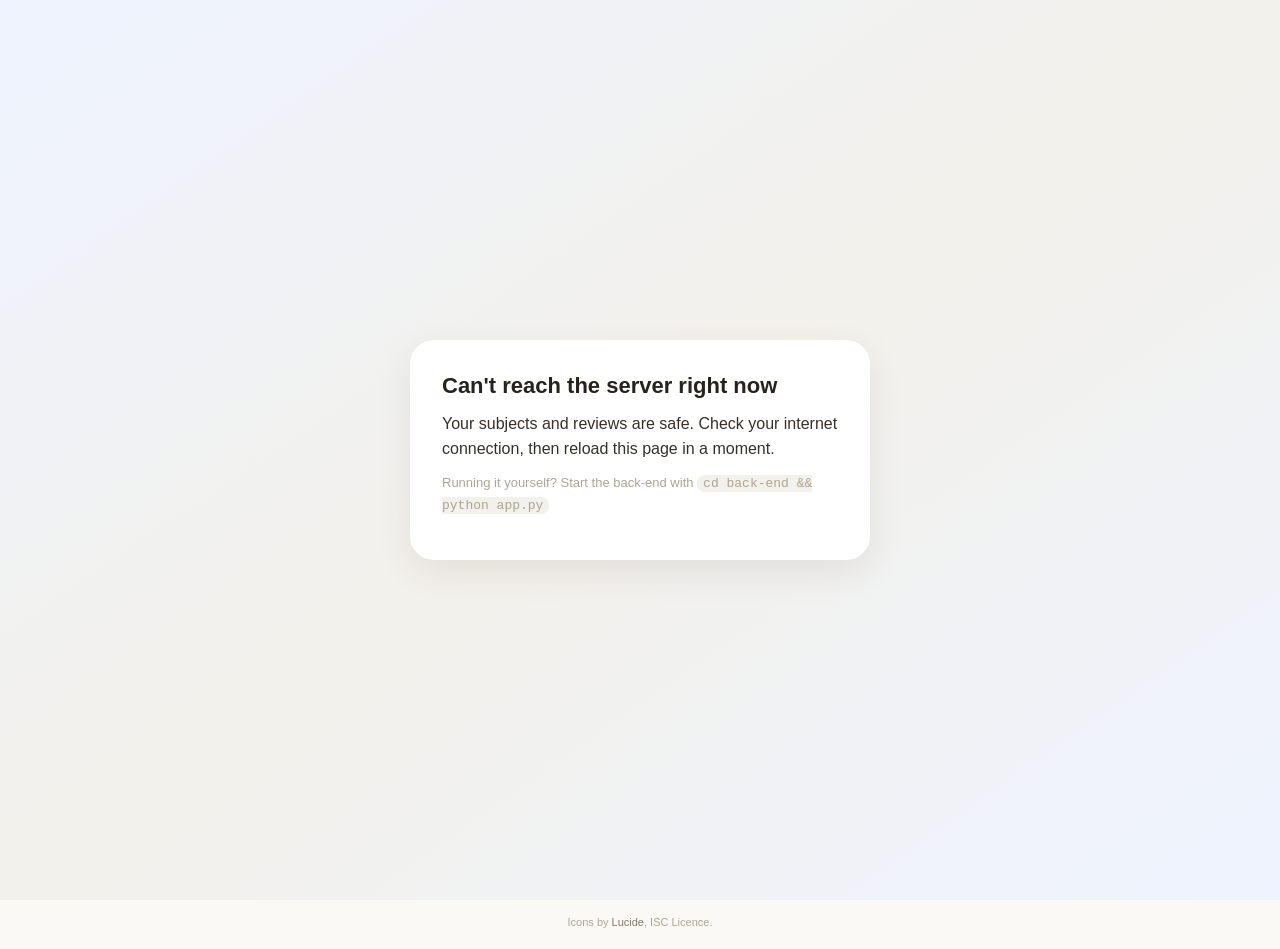
==== commit 2196714d: "update core code changes" ====
--- a/front-end/index.html
+++ b/front-end/index.html
@@ -23,25 +23,21 @@
   <!-- Shown only if the module app never booted ( serve-guard above). -->
   <div id="serve-hint" class="serve-hint hidden">
     <div class="serve-hint-card">
-      <h2>This page needs to be served</h2>
-      <p>The app uses ES modules, which browsers only load over <code>http(s)</code> — not from a
-        double-clicked file.</p>
-      <p><strong>Run it:</strong> <code>python3 -m http.server 5500 --directory front-end</code>,
-        then open <a href="http://127.0.0.1:5500/">http://127.0.0.1:5500/</a></p>
+      <h2>The page did not finish loading</h2>
+      <p>Please reload the page. If it keeps happening, try again in a few minutes.</p>
+      <p class="muted small">Opened the file directly? It needs a web server:
+        <code>python3 -m http.server 5500 --directory front-end</code></p>
     </div>
   </div>
 
   <!-- Shown when the Flask server is not answering (see main.js checkServer). -->
   <div id="server-hint" class="serve-hint hidden">
     <div class="serve-hint-card">
-      <h2>The back-end is not running</h2>
-      <p>This app keeps your subjects and reviews on a small Flask server. Start it in a second
-        terminal, then reload this page.</p>
-      <p><strong>Start it:</strong> <code>cd back-end &amp;&amp; python app.py</code></p>
-      <p class="muted small">It should say: Running on http://127.0.0.1:5050</p>
-      <p class="muted small">On GitHub Codespaces, start it with
-        <code>python3 -m flask run --host=0.0.0.0 --port=5050</code>, then open the Ports tab
-        and set port 5050 visibility to <strong>Public</strong>.</p>
+      <h2>Can't reach the server right now</h2>
+      <p>Your subjects and reviews are safe. Check your internet connection, then reload this
+        page in a moment.</p>
+      <p class="muted small">Running it yourself? Start the back-end with
+        <code>cd back-end &amp;&amp; python app.py</code></p>
     </div>
   </div>
 
@@ -103,7 +99,7 @@
           </div>
           <div class="field">
             <label for="signup-pw">Password</label>
-            <input class="input" id="signup-pw" type="password" placeholder="At least 4 characters" autocomplete="new-password">
+            <input class="input" id="signup-pw" type="password" placeholder="At least 8 characters" autocomplete="new-password">
           </div>
           <div class="field">
             <label for="signup-pw2">Confirm password</label>
